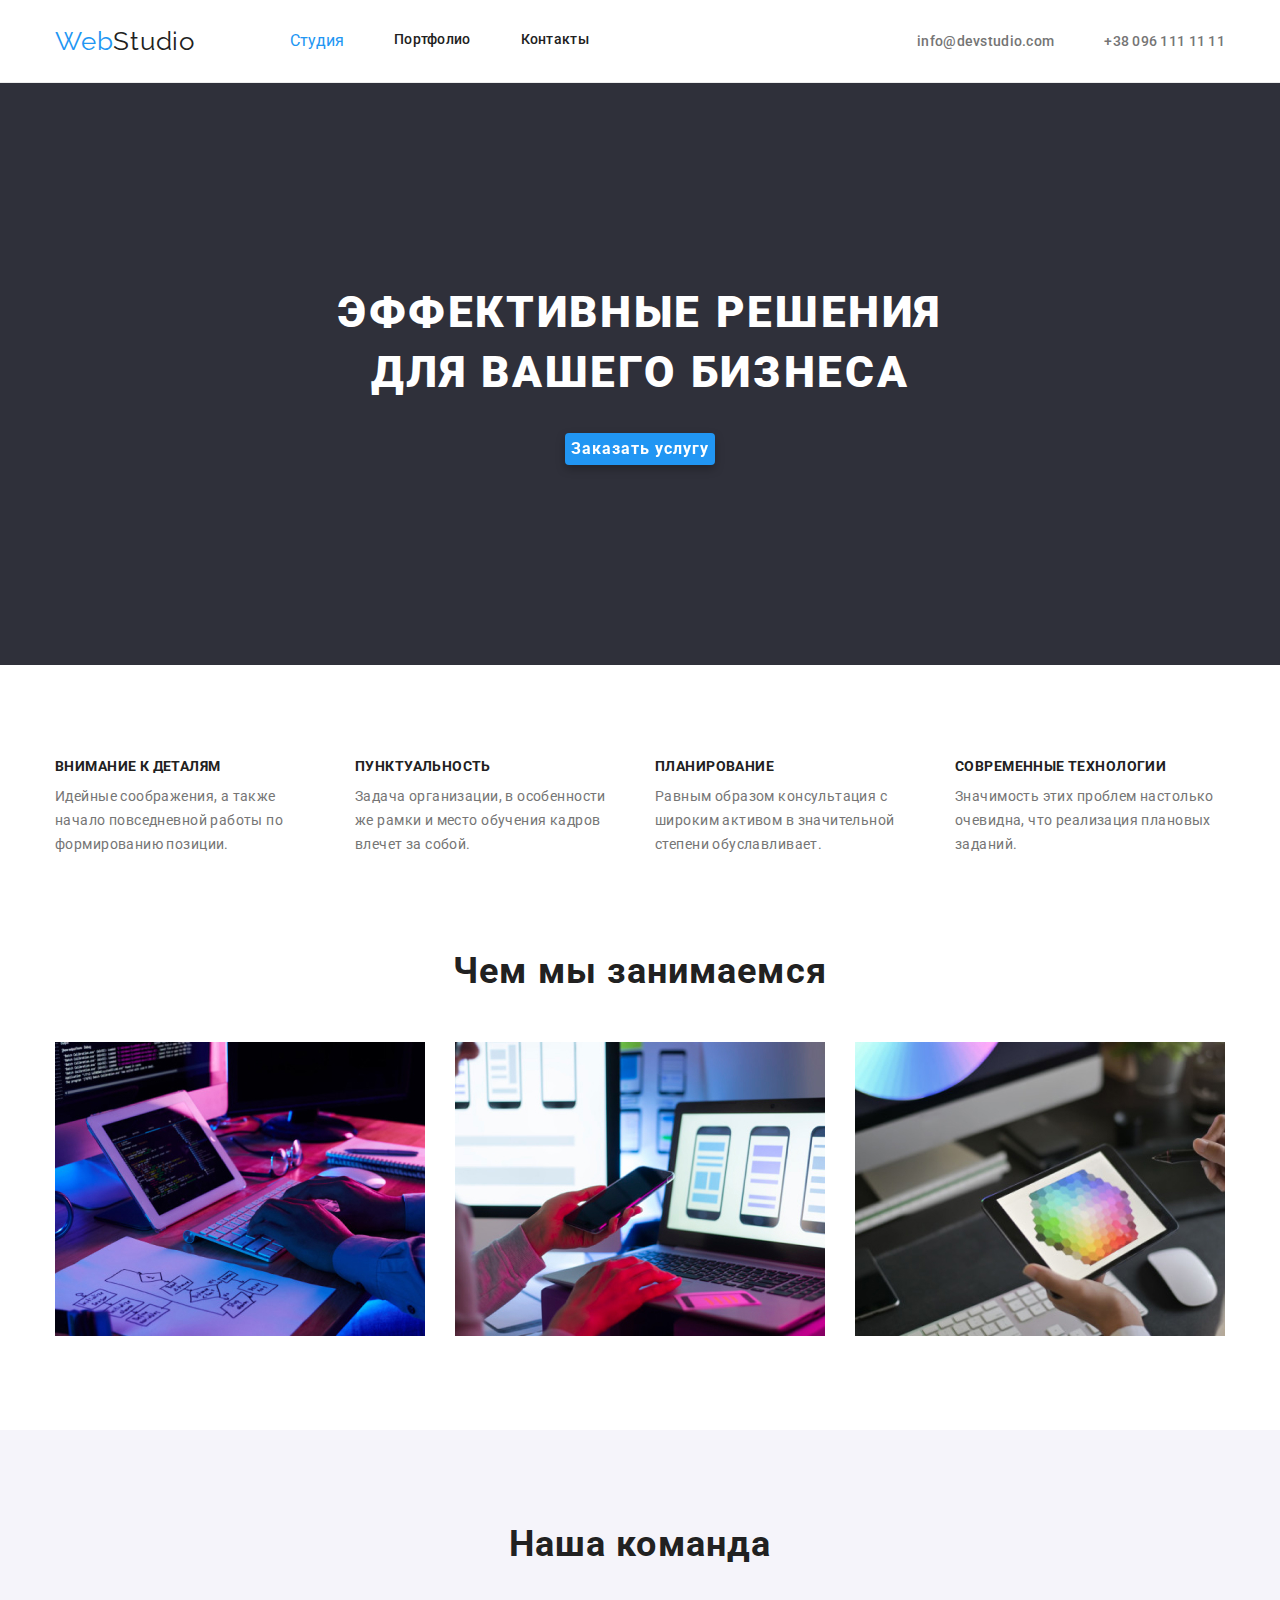
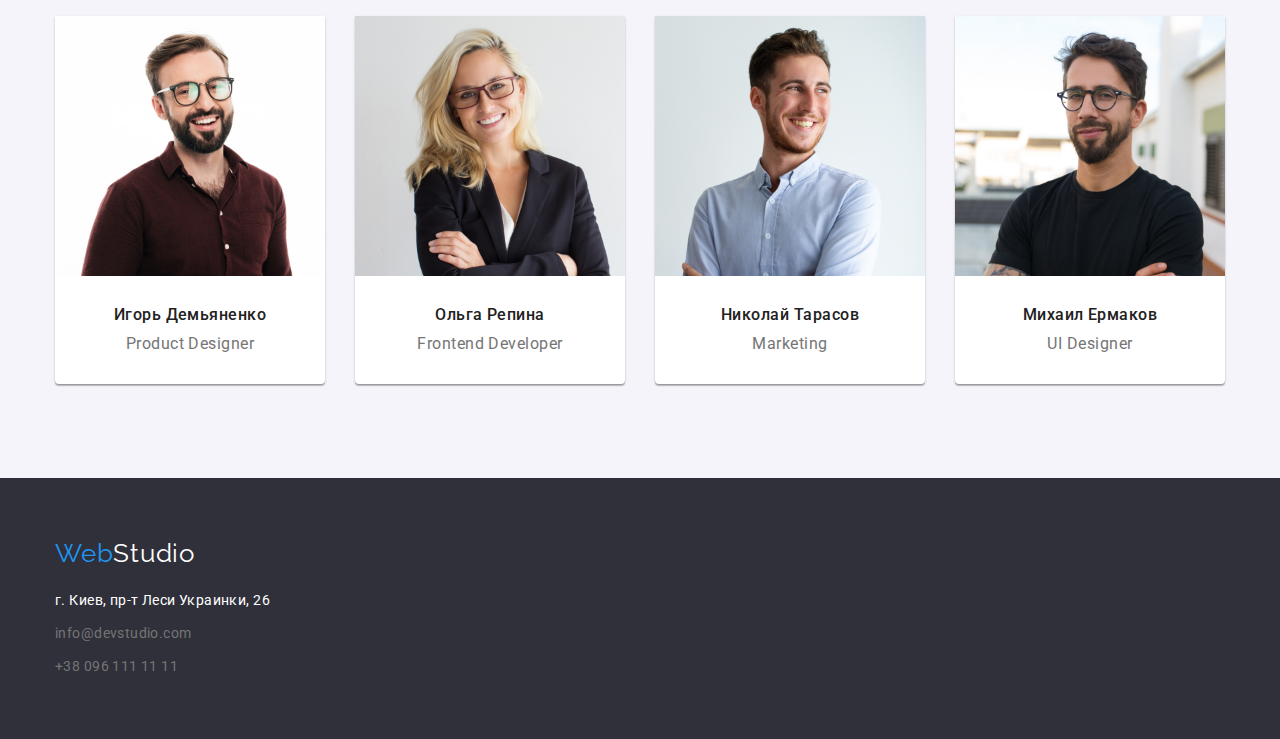
==== index.html @ fd61dd6b "Initial commit" ====
<!DOCTYPE html>
<html lang="ru">
  <head>
    <meta charset="UTF-8" />
    <meta http-equiv="X-UA-Compatible" content="IE=edge" />
    <meta name="viewport" content="width=device-width, initial-scale=1.0" />
    <title>WebStudio</title>
    <link
      href="https://fonts.googleapis.com/css2?family=Raleway:wght@700&family=Roboto:wght@400;500;700;900&display=swap"
      rel="stylesheet"
    />
    <link
      rel="stylesheet"
      href="https://cdnjs.cloudflare.com/ajax/libs/modern-normalize/1.1.0/modern-normalize.min.css"
    />
    <link rel="stylesheet" href="./css/styles.css" />
  </head>
  <body>
    <!-- Шапка -->
    <header class="header">
      <div class="container contacts">
        <nav class="main-nav">
          <a class="logo-header" href="index.html">
            <span class="accent-logo-header">Web</span>Studio</a
          >

          <ul class="nav-list">
            <li class="nav-item">
              <a class="nav-link-current" href="./index.html">Студия</a>
            </li>
            <li class="nav-item">
              <a class="nav-link" href="./portfolio.html">Портфолио</a>
            </li>
            <li class="nav-item">
              <a class="nav-link" href="">Контакты</a>
            </li>
          </ul>
        </nav>

        <ul class="contacts">
          <li class="item">
            <a class="contact" href="mailto:info@devstudio.com"
              >info@devstudio.com</a
            >
          </li>
          <li class="item">
            <a class="contact" href="tel:+380961111111">+38 096 111 11 11</a>
          </li>
        </ul>
      </div>
    </header>
    <!-- mian     -->
    <main>
      <!-- герой -->
      <section class="hero">
        <div class="container">
          <h1 class="hero-title">
            ЭФФЕКТИВНЫЕ РЕШЕНИЯ <br />
            ДЛЯ ВАШЕГО БИЗНЕСА
          </h1>
          <button type="button" class="button">Заказать услугу</button>
        </div>
      </section>

      <!-- Особенности -->
      <section class="section">
        <div class="container">
          <h2 class="qualities visually-hidden"></h2>
          <ul class="list-qualities">
            <li class="item-qualities">
              <h3 class="title-qualities">Внимание к деталям</h3>
              <p class="text-qualities">
                Идейные соображения, а также начало повседневной работы по
                формированию позиции.
              </p>
            </li>
            <li class="item-qualities">
              <h3 class="title-qualities">Пунктуальность</h3>
              <p class="text-qualities">
                Задача организации, в особенности же рамки и место обучения
                кадров влечет за собой.
              </p>
            </li>
            <li class="item-qualities">
              <h3 class="title-qualities">Планирование</h3>
              <p class="text-qualities">
                Равным образом консультация с широким активом в значительной
                степени обуславливает.
              </p>
            </li>
            <li class="item-qualities">
              <h3 class="title-qualities">Современные технологии</h3>
              <p class="text-qualities">
                Значимость этих проблем настолько очевидна, что реализация
                плановых заданий.
              </p>
            </li>
          </ul>
        </div>
      </section>

      <!-- Чем мы занимаемся -->
      <section class="section section-work">
        <div class="container">
          <h2 class="work">Чем мы занимаемся</h2>
          <ul class="work-list">
            <li class="work-item">
              <img
                class="work-image"
                src="images/what-are-we-doing/img.jpg"
                alt="планшет"
                width="370"
                height="294"
              />
            </li>
            <li class="work-item">
              <img
                class="work-image"
                src="images/what-are-we-doing/img1.jpg"
                alt="телефон"
                width="370"
                height="294"
              />
            </li>
            <li class="work-item">
              <img
                class="work-image"
                src="images/what-are-we-doing/img2.jpg"
                alt="маркер"
                width="370"
                height="294"
              />
            </li>
          </ul>
        </div>
      </section>

      <!-- Наша команда -->
      <section class="section team">
        <div class="container">
          <h2 class="title-team">Наша команда</h2>
          <ul class="team-list">
            <li class="team-item">
              <img
                src="images/our-team/product-designer.jpg"
                alt="Product designer"
                width="270"
                height="260"
              />
              <div class="worker">
                <h3 class="name">Игорь Демьяненко</h3>
                <p class="position">Product Designer</p>
              </div>
            </li>

            <li class="team-item">
              <img
                src="images/our-team/frontend-developer.jpg"
                alt="Frontend developer"
                width="270"
                height="260"
              />
              <div class="worker">
                <h3 class="name">Ольга Репина</h3>
                <p class="position">Frontend Developer</p>
              </div>
            </li>

            <li class="team-item">
              <img
                src="images/our-team/marketing.jpg"
                alt="Marketing"
                width="270"
                height="260"
              />
              <div class="worker">
                <h3 class="name">Николай Тарасов</h3>
                <p class="position">Marketing</p>
              </div>
            </li>

            <li class="team-item">
              <img
                src="images/our-team/ul-designer.jpg"
                alt="Ul designer"
                width="270"
                height="260"
              />
              <div class="worker">
                <h3 class="name">Михаил Ермаков</h3>
                <p class="position">UI Designer</p>
              </div>
            </li>
          </ul>
        </div>
      </section>
    </main>

    <!-- footer     -->
    <footer class="footer">
      <div class="container">
        <a class="logo-footer" href="index.html">
          <span class="accent-logo">Web</span
          ><span class="accent-logo-footer">Studio</span></a
        >

        <address class="address">
          <ul class="address-list">
            <li class="address-item">
              <a class="street" href="https://goo.gl/maps/1c6XT1dpDKUksRFN7"
                >г. Киев, пр-т Леси Украинки, 26</a
              >
            </li>
            <li class="address-item">
              <a class="mail" href="mailto:info@devstudio.com"
                >info@devstudio.com</a
              >
            </li>
            <li class="address-item">
              <a class="tel" href="tel:+380961111111">+38 096 111 11 11</a>
            </li>
          </ul>
        </address>
      </div>
    </footer>
  </body>
</html>
---- css/styles.css ----
:root {
  --primary-text-color: #212121;
  --accent-color: #2196f3;
  --hero-footer-bgcolor: #2f303a;
  --white-color: #ffffff;
  --secondary-text-color: #757575;
  --secondary-bgcolor: #f5f4fa;
  --secondary-button-color: #f5f4fa;
}

/* цвет основного текста #212121 */

/* вторичный цвет текста  #757575 */

/* белый цвет  #FFFFFF */

/* акцент #2196F3 */

/* вторичный цвет фона #F5F4FA */

/* цвет герой, футер  #2F303A */

body {
  color: var(--primary-text-color);
  background-color: #fff;
  font-family: Roboto, sans-serif;
}

a {
  text-decoration: none;
}

h1,
h2,
h3,
p {
  margin: 0;
}

ul {
  list-style: none;
  margin: 0;
  padding: 0;
}

button {
  font-family: inherit;
  cursor: pointer;
  border-style: none;
}

/* container */
.container {
  margin-left: auto;
  margin-right: auto;
  width: 1200px;
  padding-left: 15px;
  padding-right: 15px;
}

.container > .contacts {
  align-items: center;
}

/* header */
.header {
  border-bottom: 1px solid #ececec;
}

/* Logo */
.logo-header {
  margin-right: 95px;
  padding-top: 25px;
  padding-bottom: 25px;
  color: var(--primary-text-color);
  font-family: Raleway, cursive;
  font-size: 26px;
  line-height: 1.19;
  letter-spacing: 0.03em;
  text-decoration: none;
  margin-top: 0;
}

.accent-logo-header {
  color: var(--accent-color);
  padding-top: 25px;
  padding-bottom: 25px;
  font-family: Raleway, cursive;
  font-size: 26px;
  line-height: 1.19;
  letter-spacing: 0.03em;
  text-decoration: none;
}

/* Main-nav */
.main-nav {
  display: flex;
  align-items: center;
}

/* Nav */
.nav-list {
  display: flex;
  margin-top: 0;
  margin-bottom: 0;
}

.nav-item:not(:last-child) {
  margin-right: 50px;
}

.nav-link {
  display: block;
  padding-top: 32px;
  padding-bottom: 32px;

  color: var(--primary-text-color);
  font-weight: 500;
  font-size: 14px;
  line-height: 1.14;
  letter-spacing: 0.02em;
  text-decoration: none;
}

.nav-link:hover,
.nav-link:focus {
  color: var(--accent-color);
}

.nav-link-current {
  display: block;
  padding-top: 32px;
  padding-bottom: 32px;

  color: var(--accent-color);
  text-decoration: none;
}

/* Contacts */
.contacts {
  margin-left: auto;
  margin-top: 0;
  margin-bottom: 0;
  display: flex;
}

.contact {
  color: var(--secondary-text-color);
  font-weight: 500;
  font-size: 14px;
  line-height: 1.14;
  letter-spacing: 0.02em;
  text-decoration: none;
}

.contacts .item + .item {
  margin-left: 50px;
}

.contact:hover,
.contact:focus {
  color: var(--accent-color);
}

/* Герой */
.hero {
  background-color: var(--hero-footer-bgcolor);
  text-align: center;
  padding-top: 200px;
  padding-bottom: 200px;
  text-align: center;
}

.hero-title {
  margin-top: 0;
  margin-bottom: 30px;
  color: var(--white-color);
  background-color: var(--hero-footer-bgcolor);
  font-weight: 900;
  font-size: 44px;
  line-height: 1.36;
  letter-spacing: 0.06em;
  text-align: center;
}

.button {
  background-color: var(--accent-color);
  color: var(--white-color);
  font-weight: 700;
  font-size: 16px;
  line-height: 1.87;
  letter-spacing: 0.06em;
  border-radius: 4px;
  align-items: center;
  filter: drop-shadow(0px 4px 4px rgba(0, 0, 0, 0.25));
  text-align: center;
}

.button:hover,
.button:focus {
  color: var(--white-color);
  background-color: #188ce8;
}

.second-button {
  font-weight: 500;
  font-size: 16px;
  line-height: 1.63;
  text-align: center;
  letter-spacing: 0.03em;
  border-radius: 4px;
  color: var(--primary-text-color);
  background-color: var(--secondary-button-color);
}

.second-button:hover,
.second-button:focus {
  color: var(--white-color);
  background-color: #188ce8;
}

/* section */
.section {
  padding-top: 94px;
  padding-bottom: 94px;
}

/* Особенности  */
.list-qualities {
  display: flex;
  padding: 0;
  margin: 0;
}

.item-qualities {
  margin-right: 30px;
  width: 270px;
}

.item-qualities:last-child {
  margin-right: 0;
}

.section.no-padding {
  padding-bottom: 0;
}

.title-qualities {
  margin-top: 0;
  margin-bottom: 10px;
  color: var(--primary-text-color);
  background-color: var(--white-color);
  font-weight: 700;
  font-size: 14px;
  line-height: 1.14;
  letter-spacing: 0.03em;
  text-transform: uppercase;
}

.text-qualities {
  color: var(--secondary-text-color);
  font-size: 14px;
  line-height: 1.71;
  letter-spacing: 0.03em;
  margin-bottom: 0;
}

/* Work */

.section-work {
  padding-top: 0;
}

.work {
  margin-bottom: 50px;
  color: var(--primary-text-color);
  font-weight: 700;
  font-size: 36px;
  line-height: 1.16;
  letter-spacing: 0.03em;
  padding-top: 0;
  text-align: center;
}

.work-list {
  display: flex;
  text-align: center;
  padding: 0;
  margin: 0;
}

.work-item:not(:last-child) {
  margin-right: 30px;
}

/* Section team */
.team {
  background-color: var(--secondary-bgcolor);
  margin-bottom: 0;
}

.title-team {
  margin-top: 0;
  margin-bottom: 50px;
  color: var(--primary-text-color);
  font-weight: 700;
  font-size: 36px;
  line-height: 1.16;
  letter-spacing: 0.03em;
  text-align: center;
}

.team-list {
  display: flex;
  text-align: center;
  padding-left: 0;
  padding: 0;
  margin: 0;
}

.team-item {
  margin-right: 30px;
  background: #ffffff;
  box-shadow: 0px 1px 3px rgba(0, 0, 0, 0.12), 0px 1px 1px rgba(0, 0, 0, 0.14),
    0px 2px 1px rgba(0, 0, 0, 0.2);
  border-radius: 0px 0px 4px 4px;
}

.team-item:last-child {
  margin-right: 0;
}

.name {
  margin-top: 0;
  margin-bottom: 10px;
  color: var(--primary-text-color);
  font-weight: 500;
  font-size: 16px;
  line-height: 1.18;
  text-align: center;
  letter-spacing: 0.03em;
}

.position {
  color: var(--secondary-text-color);
  font-size: 16px;
  line-height: 1.18;
  text-align: center;
  letter-spacing: 0.03em;
  text-align: center;
}

.worker {
  padding-top: 30px;
  padding-bottom: 30px;
}

/* навигация по сайту */
.visually-hidden {
  position: absolute;
  width: 1px;
  height: 1px;
  margin: -1px;
  border: 0;
  padding: 0;
  white-space: nowrap;
  clip-path: inset(100%);
  clip: rect(0 0 0 0);
  overflow: hidden;
}

.works-main {
  background-color: #e5e5e5;
}

.works-section-list {
  display: flex;
  justify-content: center;
  margin-bottom: 50px;
}

.item-works:not(:last-child) {
  margin-right: 8px;
}

.description {
  margin-bottom: 4px;
  color: var(--primary-text-color);
  font-weight: 700;
  font-size: 18px;
  line-height: 2;
  letter-spacing: 0.06em;
}

.text {
  color: var(--secondary-text-color);
  font-size: 16px;
  line-height: 1.88;
  letter-spacing: 0.03em;
}

.card-set {
  padding: 0;
  margin: 0;
  margin-right: -30px;
  margin-bottom: -30px;
  list-style: none;
  display: flex;
  flex-wrap: wrap;
}

.card-set.item {
  margin-right: 30px;
  margin-bottom: 30px;
  flex-basis: calc(100% / 3 - 30px);
}

.card-description {
  padding-top: 20px;
  padding-bottom: 20px;
  padding-left: 24px;
  padding-right: 24px;
  border-left: 1px solid #eeeeee;
  border-bottom: 1px solid #eeeeee;
  border-right: 1px solid #eeeeee;
}

img {
  display: block;
}

/* Footer */
.address {
  margin-top: 20px;
}

.footer {
  background-color: var(--hero-footer-bgcolor);
  padding-top: 60px;
  padding-bottom: 60px;
}

.logo-footer {
  color: var(--accent-color);
  font-family: Raleway, cursive;
  font-size: 26px;
  line-height: 1.19;
  letter-spacing: 0.03em;
  text-decoration: none;
  margin-top: 0;
}

.accent-logo-footer {
  color: var(--white-color);
  text-decoration: none;
}

.address-list {
  padding-left: 0;
  margin-bottom: 0;
}

.address-item:not(:last-child) {
  margin-bottom: 9px;
}

.street {
  color: var(--white-color);
  text-decoration: none;
  font-size: 14px;
  line-height: 1.71;
  letter-spacing: 0.03em;
  font-style: normal;
}

.mail,
.tel {
  color: var(--secondary-text-color);
  text-decoration: none;
  font-size: 14px;
  line-height: 1.71;
  letter-spacing: 0.03em;
  font-style: normal;
}

.mail:hover,
.tel:hover {
  color: var(--accent-color);
}

.mail:focus,
.tel:focus {
  color: var(--accent-color);
}
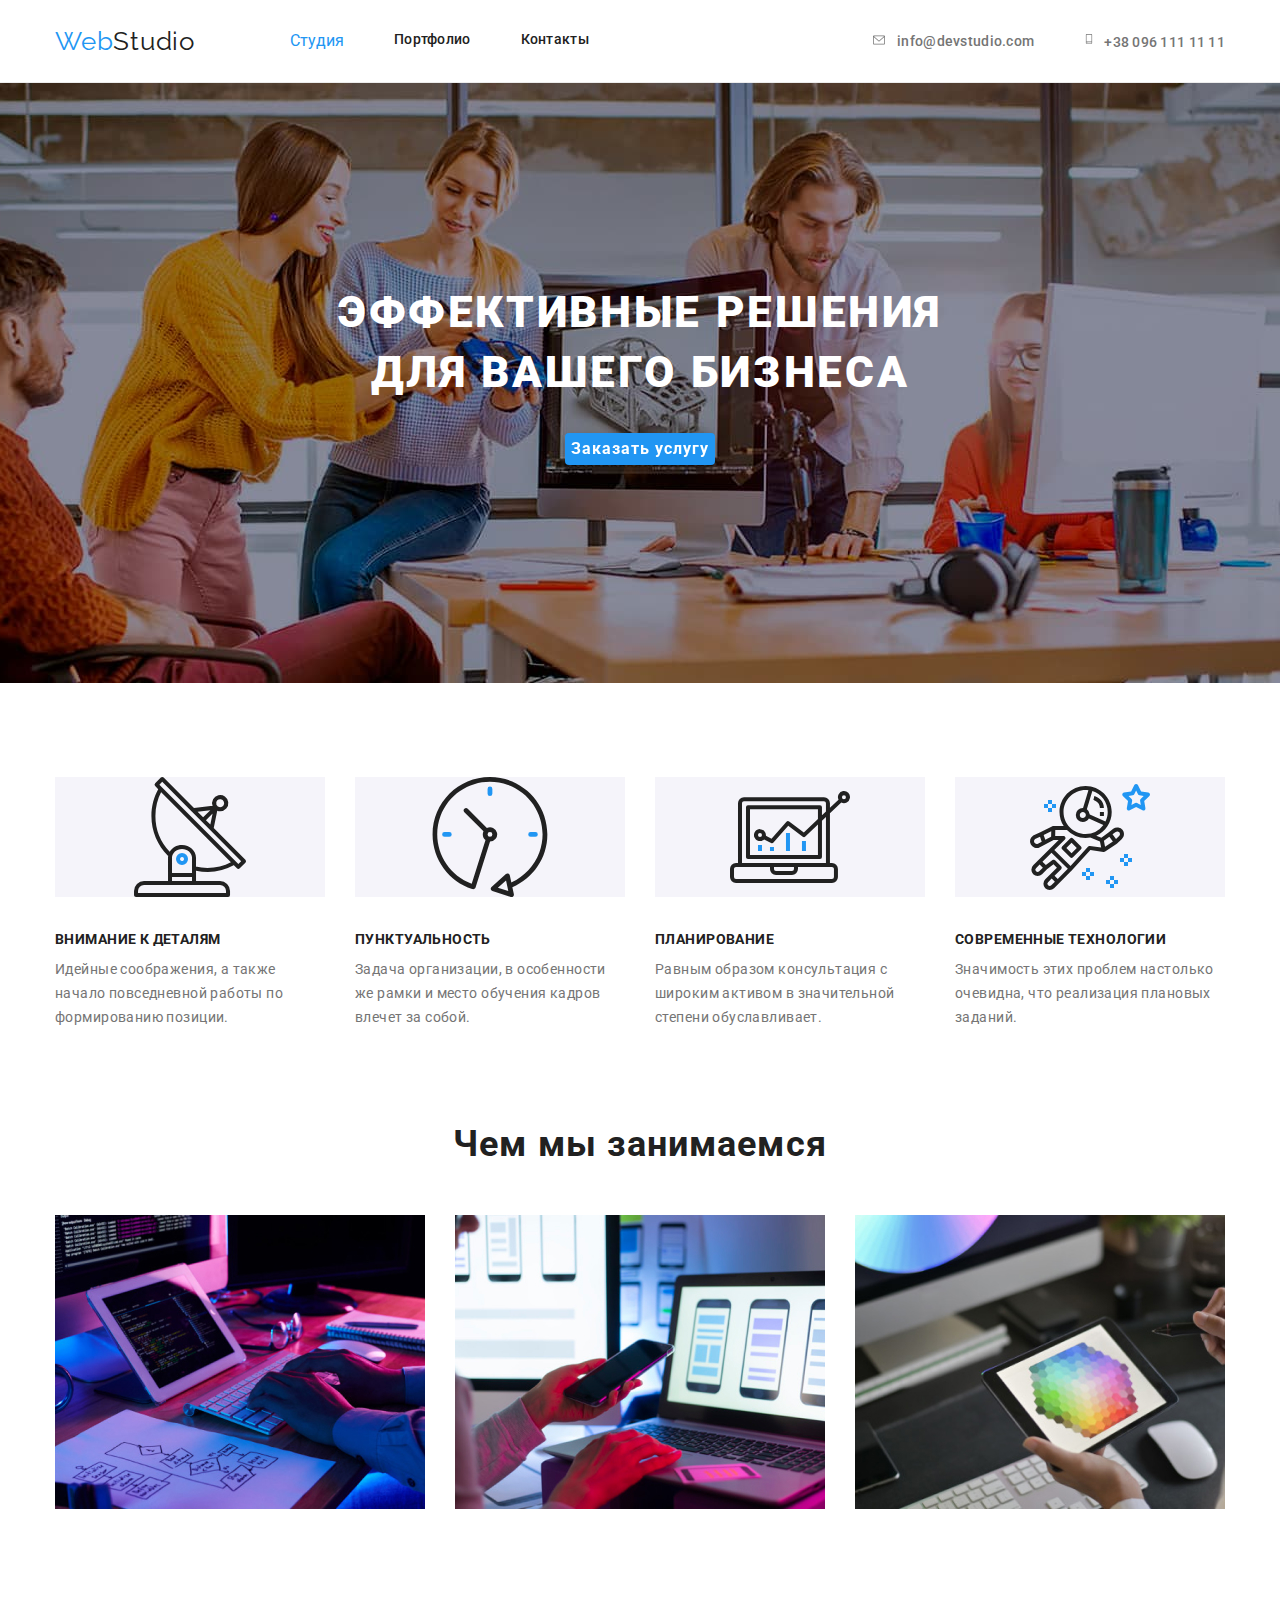
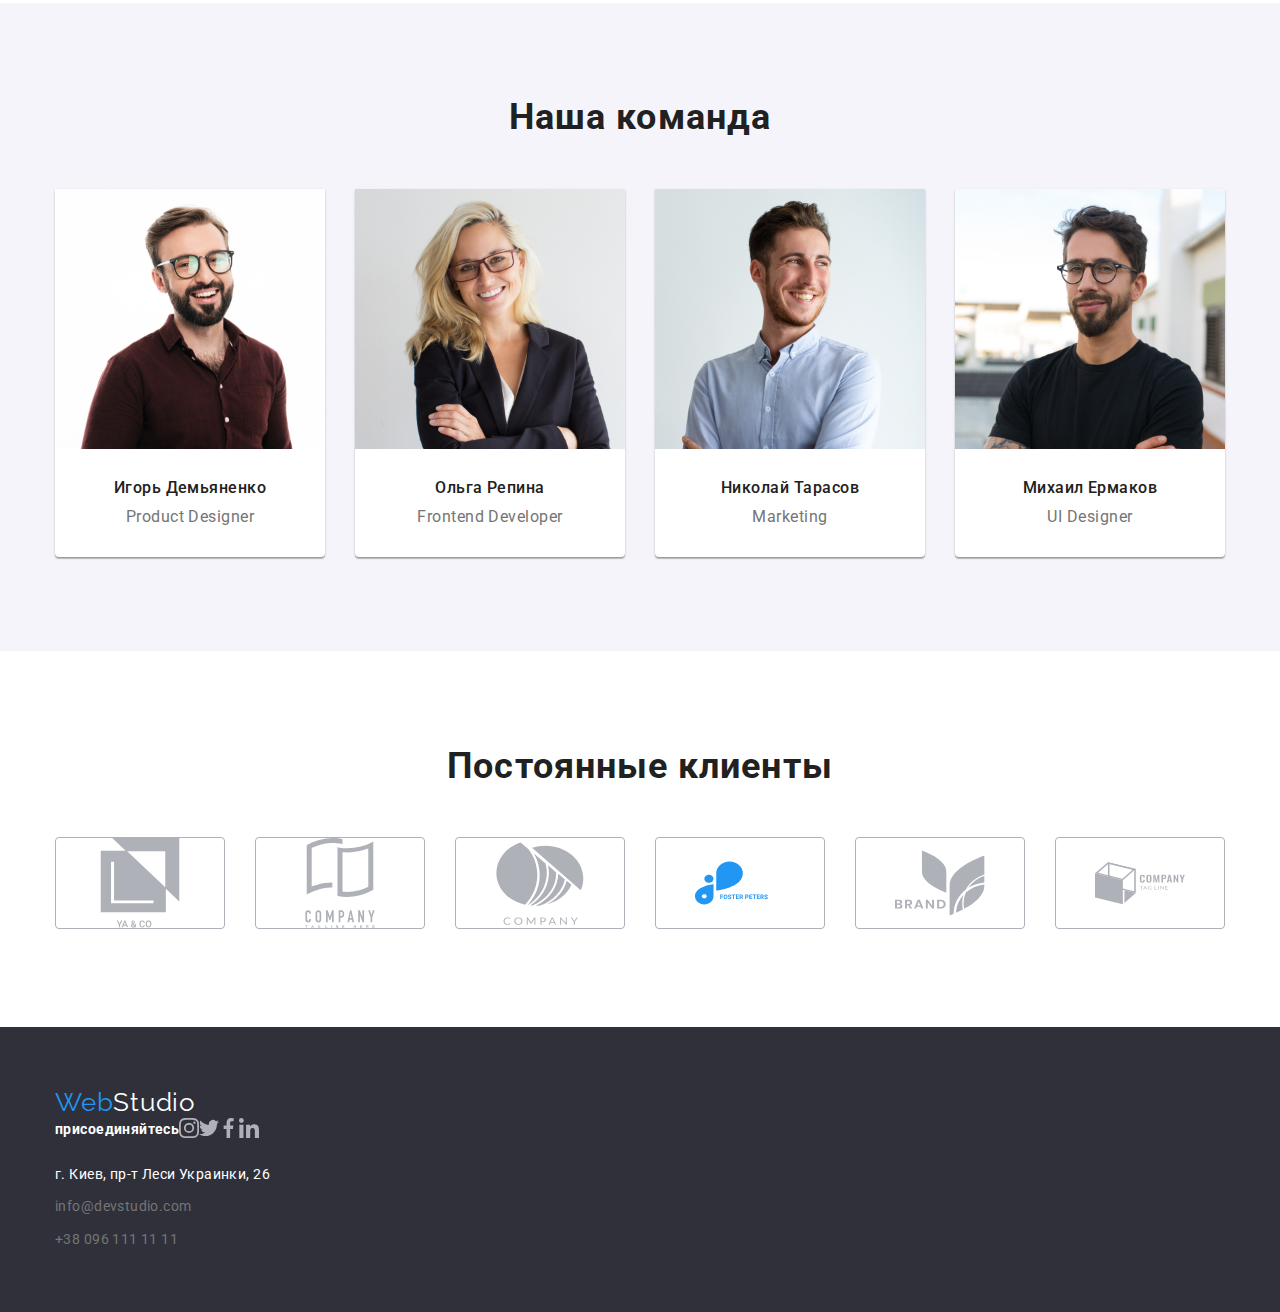
==== commit d108b80f: "/" ====
--- a/index.html
+++ b/index.html
@@ -40,11 +40,20 @@
         <ul class="contacts">
           <li class="item">
             <a class="contact" href="mailto:info@devstudio.com"
+              ><svg class="header-icon" width="16" height="12">
+                <use href="./images/icons.svg#icon-envelope"></use></svg
               >info@devstudio.com</a
             >
           </li>
           <li class="item">
-            <a class="contact" href="tel:+380961111111">+38 096 111 11 11</a>
+            <a class="contact" href="tel:+380961111111">
+              <svg class="header-icon" width="10" height="16">
+                <use
+                  href="./images/icons.svg#icon-smartphone"
+                  class="tel-icon"
+                ></use></svg
+              >+38 096 111 11 11</a
+            >
           </li>
         </ul>
       </div>
@@ -68,13 +77,28 @@
           <h2 class="qualities visually-hidden"></h2>
           <ul class="list-qualities">
             <li class="item-qualities">
+              <div>
+                <svg class="qualities-background">
+                  <use
+                    class="qualities-icon"
+                    href="./images/icons.svg#icon-antenna"
+                  ></use>
+                </svg>
+              </div>
               <h3 class="title-qualities">Внимание к деталям</h3>
               <p class="text-qualities">
                 Идейные соображения, а также начало повседневной работы по
                 формированию позиции.
               </p>
             </li>
+
             <li class="item-qualities">
+              <svg class="qualities-background">
+                <use
+                  class="qualities-icon"
+                  href="./images/icons.svg#icon-clock"
+                ></use>
+              </svg>
               <h3 class="title-qualities">Пунктуальность</h3>
               <p class="text-qualities">
                 Задача организации, в особенности же рамки и место обучения
@@ -82,6 +106,12 @@
               </p>
             </li>
             <li class="item-qualities">
+              <svg class="qualities-background">
+                <use
+                  class="qualities-icon"
+                  href="./images/icons.svg#icon-diagram"
+                ></use>
+              </svg>
               <h3 class="title-qualities">Планирование</h3>
               <p class="text-qualities">
                 Равным образом консультация с широким активом в значительной
@@ -89,6 +119,12 @@
               </p>
             </li>
             <li class="item-qualities">
+              <svg class="qualities-background">
+                <use
+                  class="qualities-icon"
+                  href="./images/icons.svg#icon-astronaut"
+                ></use>
+              </svg>
               <h3 class="title-qualities">Современные технологии</h3>
               <p class="text-qualities">
                 Значимость этих проблем настолько очевидна, что реализация
@@ -190,6 +226,45 @@
                 <h3 class="name">Михаил Ермаков</h3>
                 <p class="position">UI Designer</p>
               </div>
+            </li>
+          </ul>
+        </div>
+      </section>
+
+      <!-- Постоянные клиенты  -->
+      <section class="section">
+        <div class="container">
+          <h2 class="title-clients">Постоянные клиенты</h2>
+          <ul class="clients-list">
+            <li class="clients-item">
+              <svg class="group-icon">
+                <use href="./images/icons.svg#icon-group-6"></use>
+              </svg>
+            </li>
+            <li class="clients-item">
+              <svg class="group-icon">
+                <use href="./images/icons.svg#icon-group-1"></use>
+              </svg>
+            </li>
+            <li class="clients-item">
+              <svg class="group-icon">
+                <use href="./images/icons.svg#icon-group-2"></use>
+              </svg>
+            </li>
+            <li class="clients-item">
+              <svg class="group-icon">
+                <use href="./images/icons.svg#icon-group-3"></use>
+              </svg>
+            </li>
+            <li class="clients-item">
+              <svg class="group-icon">
+                <use href="./images/icons.svg#icon-group-4"></use>
+              </svg>
+            </li>
+            <li class="clients-item">
+              <svg class="group-icon">
+                <use href="./images/icons.svg#icon-group-5"></use>
+              </svg>
             </li>
           </ul>
         </div>
@@ -204,6 +279,32 @@
           ><span class="accent-logo-footer">Studio</span></a
         >
 
+        <div class="join">
+          <p class="join-text">присоединяйтесь</p>
+          <ul class="join-list">
+            <li class="join-item">
+              <svg width="20" height="20">
+                <use href="./images/icons.svg#icon-instagram"></use>
+              </svg>
+            </li>
+            <li class="join-item">
+              <svg width="20" height="20">
+                <use href="./images/icons.svg#icon-twitter"></use>
+              </svg>
+            </li>
+            <li class="join-item">
+              <svg width="20" height="20">
+                <use href="./images/icons.svg#icon-facebook"></use>
+              </svg>
+            </li>
+            <li class="join-item">
+              <svg width="20" height="20">
+                <use href="./images/icons.svg#icon-linkedin"></use>
+              </svg>
+            </li>
+          </ul>
+        </div>
+
         <address class="address">
           <ul class="address-list">
             <li class="address-item">
--- a/css/styles.css
+++ b/css/styles.css
@@ -8,18 +8,6 @@
   --secondary-button-color: #f5f4fa;
 }
 
-/* цвет основного текста #212121 */
-
-/* вторичный цвет текста  #757575 */
-
-/* белый цвет  #FFFFFF */
-
-/* акцент #2196F3 */
-
-/* вторичный цвет фона #F5F4FA */
-
-/* цвет герой, футер  #2F303A */
-
 body {
   color: var(--primary-text-color);
   background-color: #fff;
@@ -153,6 +141,10 @@
   text-decoration: none;
 }
 
+.header-icon {
+  margin-right: 10px;
+}
+
 .contacts .item + .item {
   margin-left: 50px;
 }
@@ -164,18 +156,25 @@
 
 /* Герой */
 .hero {
+  max-width: 1600px;
+  height: 600px;
   background-color: var(--hero-footer-bgcolor);
   text-align: center;
   padding-top: 200px;
   padding-bottom: 200px;
-  text-align: center;
+  margin-left: auto;
+  margin-right: auto;
+  text-align: center;
+  background-image: url('../images/main-background.jpg');
+  background-repeat: no-repeat;
+  background-size: cover;
+  background-position: center;
 }
 
 .hero-title {
   margin-top: 0;
   margin-bottom: 30px;
   color: var(--white-color);
-  background-color: var(--hero-footer-bgcolor);
   font-weight: 900;
   font-size: 44px;
   line-height: 1.36;
@@ -241,12 +240,23 @@
   margin-right: 0;
 }
 
+.qualities-background {
+  background-color: var(--secondary-bgcolor);
+  width: 270px;
+  height: 120px;
+}
+
+.qualities-icon {
+  width: 70px;
+  height: 70px;
+}
+
 .section.no-padding {
   padding-bottom: 0;
 }
 
 .title-qualities {
-  margin-top: 0;
+  margin-top: 30px;
   margin-bottom: 10px;
   color: var(--primary-text-color);
   background-color: var(--white-color);
@@ -353,6 +363,40 @@
 .worker {
   padding-top: 30px;
   padding-bottom: 30px;
+}
+
+/* Постоянные клиенты */
+.title-clients {
+  margin-bottom: 50px;
+  font-weight: 700;
+  font-size: 36px;
+  line-height: 42px;
+  text-align: center;
+  letter-spacing: 0.03em;
+  color: var(--primary-text-color);
+}
+
+.clients-list {
+  display: flex;
+  text-align: center;
+  padding-left: 0;
+  padding: 0;
+  margin: 0;
+}
+
+.clients-item {
+  margin-right: 30px;
+}
+
+.clients-item:last-child {
+  margin-right: 0;
+}
+
+.group-icon {
+  width: 170px;
+  height: 92px;
+  border: 1px solid #afb1b8;
+  border-radius: 4px;
 }
 
 /* навигация по сайту */
@@ -455,6 +499,26 @@
   text-decoration: none;
 }
 
+.join {
+  margin-right: 70px;
+  display: flex;
+  align-items: center;
+}
+
+.join-list {
+  display: flex;
+  margin-right: 70px
+}
+
+.join-text {
+  font-weight: 700;
+  font-size: 14px;
+  line-height: 1.14;
+  letter-spacing: 0.03em;
+  color: var(--white-color);
+}
+
+
 .address-list {
   padding-left: 0;
   margin-bottom: 0;
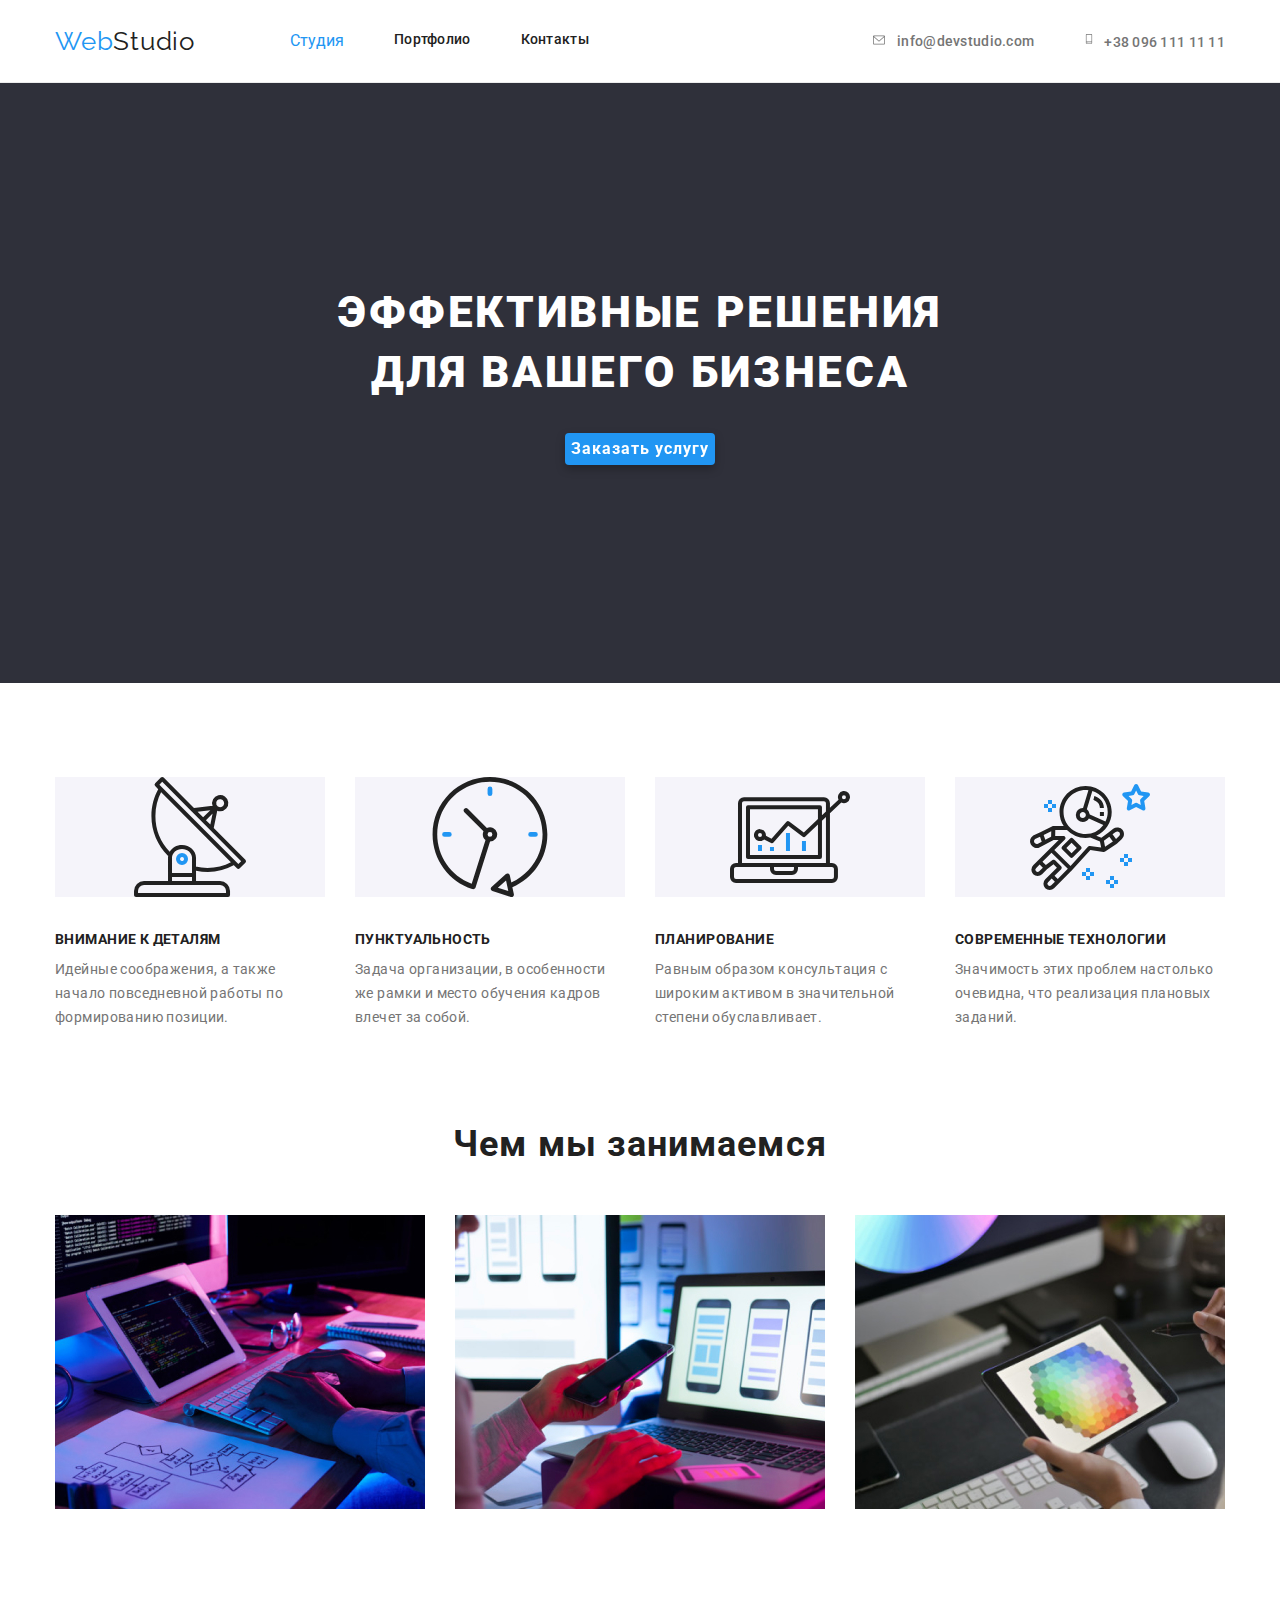
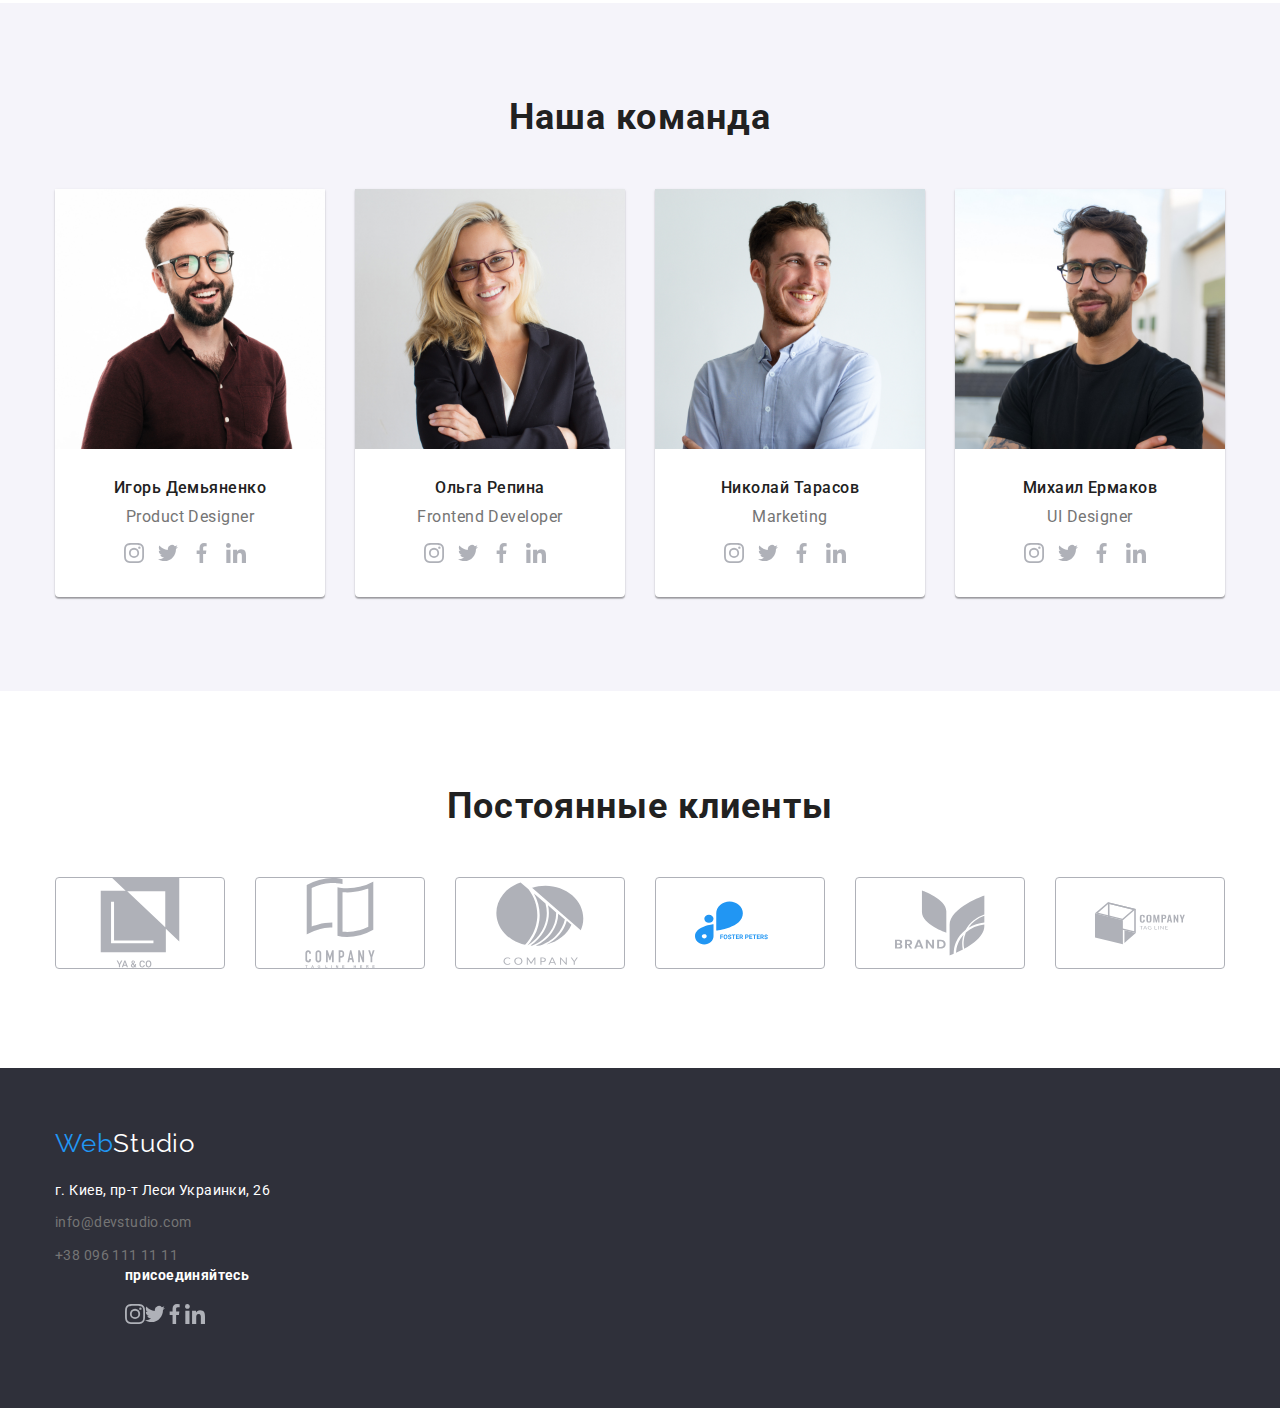
==== commit 933b6b9d: "." ====
--- a/index.html
+++ b/index.html
@@ -175,6 +175,7 @@
       <section class="section team">
         <div class="container">
           <h2 class="title-team">Наша команда</h2>
+
           <ul class="team-list">
             <li class="team-item">
               <img
@@ -186,6 +187,26 @@
               <div class="worker">
                 <h3 class="name">Игорь Демьяненко</h3>
                 <p class="position">Product Designer</p>
+                <a class="social-icon" href="">
+                  <svg class="socials-icon" width="20" height="20">
+                    <use href="./images/icons.svg#icon-instagram"></use>
+                  </svg>
+                </a>
+                <a href="">
+                  <svg class="socials-icon" width="20" height="20">
+                    <use href="./images/icons.svg#icon-twitter"></use>
+                  </svg>
+                </a>
+                <a href="">
+                  <svg class="socials-icon" width="20" height="20">
+                    <use href="./images/icons.svg#icon-facebook"></use>
+                  </svg>
+                </a>
+                <a href="">
+                  <svg class="socials-icon" width="20" height="20">
+                    <use href="./images/icons.svg#icon-linkedin"></use>
+                  </svg>
+                </a>
               </div>
             </li>
 
@@ -199,6 +220,26 @@
               <div class="worker">
                 <h3 class="name">Ольга Репина</h3>
                 <p class="position">Frontend Developer</p>
+                <a href="">
+                  <svg class="socials-icon" width="20" height="20">
+                    <use href="./images/icons.svg#icon-instagram"></use>
+                  </svg>
+                </a>
+                <a href="">
+                  <svg class="socials-icon" width="20" height="20">
+                    <use href="./images/icons.svg#icon-twitter"></use>
+                  </svg>
+                </a>
+                <a href="">
+                  <svg class="socials-icon" width="20" height="20">
+                    <use href="./images/icons.svg#icon-facebook"></use>
+                  </svg>
+                </a>
+                <a href="">
+                  <svg class="socials-icon" width="20" height="20">
+                    <use href="./images/icons.svg#icon-linkedin"></use>
+                  </svg>
+                </a>
               </div>
             </li>
 
@@ -212,6 +253,26 @@
               <div class="worker">
                 <h3 class="name">Николай Тарасов</h3>
                 <p class="position">Marketing</p>
+                <a href="">
+                  <svg class="socials-icon" width="20" height="20">
+                    <use href="./images/icons.svg#icon-instagram"></use>
+                  </svg>
+                </a>
+                <a href="">
+                  <svg class="socials-icon" width="20" height="20">
+                    <use href="./images/icons.svg#icon-twitter"></use>
+                  </svg>
+                </a>
+                <a href="">
+                  <svg class="socials-icon" width="20" height="20">
+                    <use href="./images/icons.svg#icon-facebook"></use>
+                  </svg>
+                </a>
+                <a href="">
+                  <svg class="socials-icon" width="20" height="20">
+                    <use href="./images/icons.svg#icon-linkedin"></use>
+                  </svg>
+                </a>
               </div>
             </li>
 
@@ -225,6 +286,26 @@
               <div class="worker">
                 <h3 class="name">Михаил Ермаков</h3>
                 <p class="position">UI Designer</p>
+                <a href="">
+                  <svg class="socials-icon" width="20" height="20">
+                    <use href="./images/icons.svg#icon-instagram"></use>
+                  </svg>
+                </a>
+                <a href="">
+                  <svg class="socials-icon" width="20" height="20">
+                    <use href="./images/icons.svg#icon-twitter"></use>
+                  </svg>
+                </a>
+                <a href="">
+                  <svg class="socials-icon" width="20" height="20">
+                    <use href="./images/icons.svg#icon-facebook"></use>
+                  </svg>
+                </a>
+                <a href="">
+                  <svg class="socials-icon" width="20" height="20">
+                    <use href="./images/icons.svg#icon-linkedin"></use>
+                  </svg>
+                </a>
               </div>
             </li>
           </ul>
@@ -279,6 +360,24 @@
           ><span class="accent-logo-footer">Studio</span></a
         >
 
+        <address class="address">
+          <ul class="address-list">
+            <li class="address-item">
+              <a class="street" href="https://goo.gl/maps/1c6XT1dpDKUksRFN7"
+                >г. Киев, пр-т Леси Украинки, 26</a
+              >
+            </li>
+            <li class="address-item">
+              <a class="mail" href="mailto:info@devstudio.com"
+                >info@devstudio.com</a
+              >
+            </li>
+            <li class="address-item">
+              <a class="tel" href="tel:+380961111111">+38 096 111 11 11</a>
+            </li>
+          </ul>
+        </address>
+
         <div class="join">
           <p class="join-text">присоединяйтесь</p>
           <ul class="join-list">
@@ -304,24 +403,6 @@
             </li>
           </ul>
         </div>
-
-        <address class="address">
-          <ul class="address-list">
-            <li class="address-item">
-              <a class="street" href="https://goo.gl/maps/1c6XT1dpDKUksRFN7"
-                >г. Киев, пр-т Леси Украинки, 26</a
-              >
-            </li>
-            <li class="address-item">
-              <a class="mail" href="mailto:info@devstudio.com"
-                >info@devstudio.com</a
-              >
-            </li>
-            <li class="address-item">
-              <a class="tel" href="tel:+380961111111">+38 096 111 11 11</a>
-            </li>
-          </ul>
-        </address>
       </div>
     </footer>
   </body>
--- a/css/styles.css
+++ b/css/styles.css
@@ -145,6 +145,10 @@
   margin-right: 10px;
 }
 
+.header-icon:hover {
+  fill: var(--accent-color);
+}
+
 .contacts .item + .item {
   margin-left: 50px;
 }
@@ -165,7 +169,10 @@
   margin-left: auto;
   margin-right: auto;
   text-align: center;
-  background-image: url('../images/main-background.jpg');
+  background-image: linear-gradient(
+    rgba(47, 48, 58, 0.4) rgba(47, 48, 58, 0.4),
+    url('../images/main-background.jpg')
+  );
   background-repeat: no-repeat;
   background-size: cover;
   background-position: center;
@@ -363,6 +370,18 @@
 .worker {
   padding-top: 30px;
   padding-bottom: 30px;
+}
+
+.socials-icon {
+  margin-top: 16px;
+  margin-right: 10px;
+}
+
+.social-icon:hover {
+  background-color: #188ce8;
+  border-radius: 50px;
+  width: 40px;
+  height: 40px;
 }
 
 /* Постоянные клиенты */
@@ -457,6 +476,11 @@
   margin-right: 30px;
   margin-bottom: 30px;
   flex-basis: calc(100% / 3 - 30px);
+}
+
+.card-set.item:hover {
+  box-shadow: 0px 1px 1px rgba(0, 0, 0, 0.12), 0px 4px 4px rgba(0, 0, 0, 0.06),
+    1px 4px 6px rgba(0, 0, 0, 0.16);
 }
 
 .card-description {
@@ -499,18 +523,20 @@
   text-decoration: none;
 }
 
+/* присоединяйтесь */
 .join {
-  margin-right: 70px;
-  display: flex;
+  width: 206px;
+  height: 80px;
+  margin-left: 70px;
   align-items: center;
 }
 
 .join-list {
   display: flex;
-  margin-right: 70px
 }
 
 .join-text {
+  margin-bottom: 20px;
   font-weight: 700;
   font-size: 14px;
   line-height: 1.14;
@@ -518,7 +544,7 @@
   color: var(--white-color);
 }
 
-
+/* Адресс */
 .address-list {
   padding-left: 0;
   margin-bottom: 0;
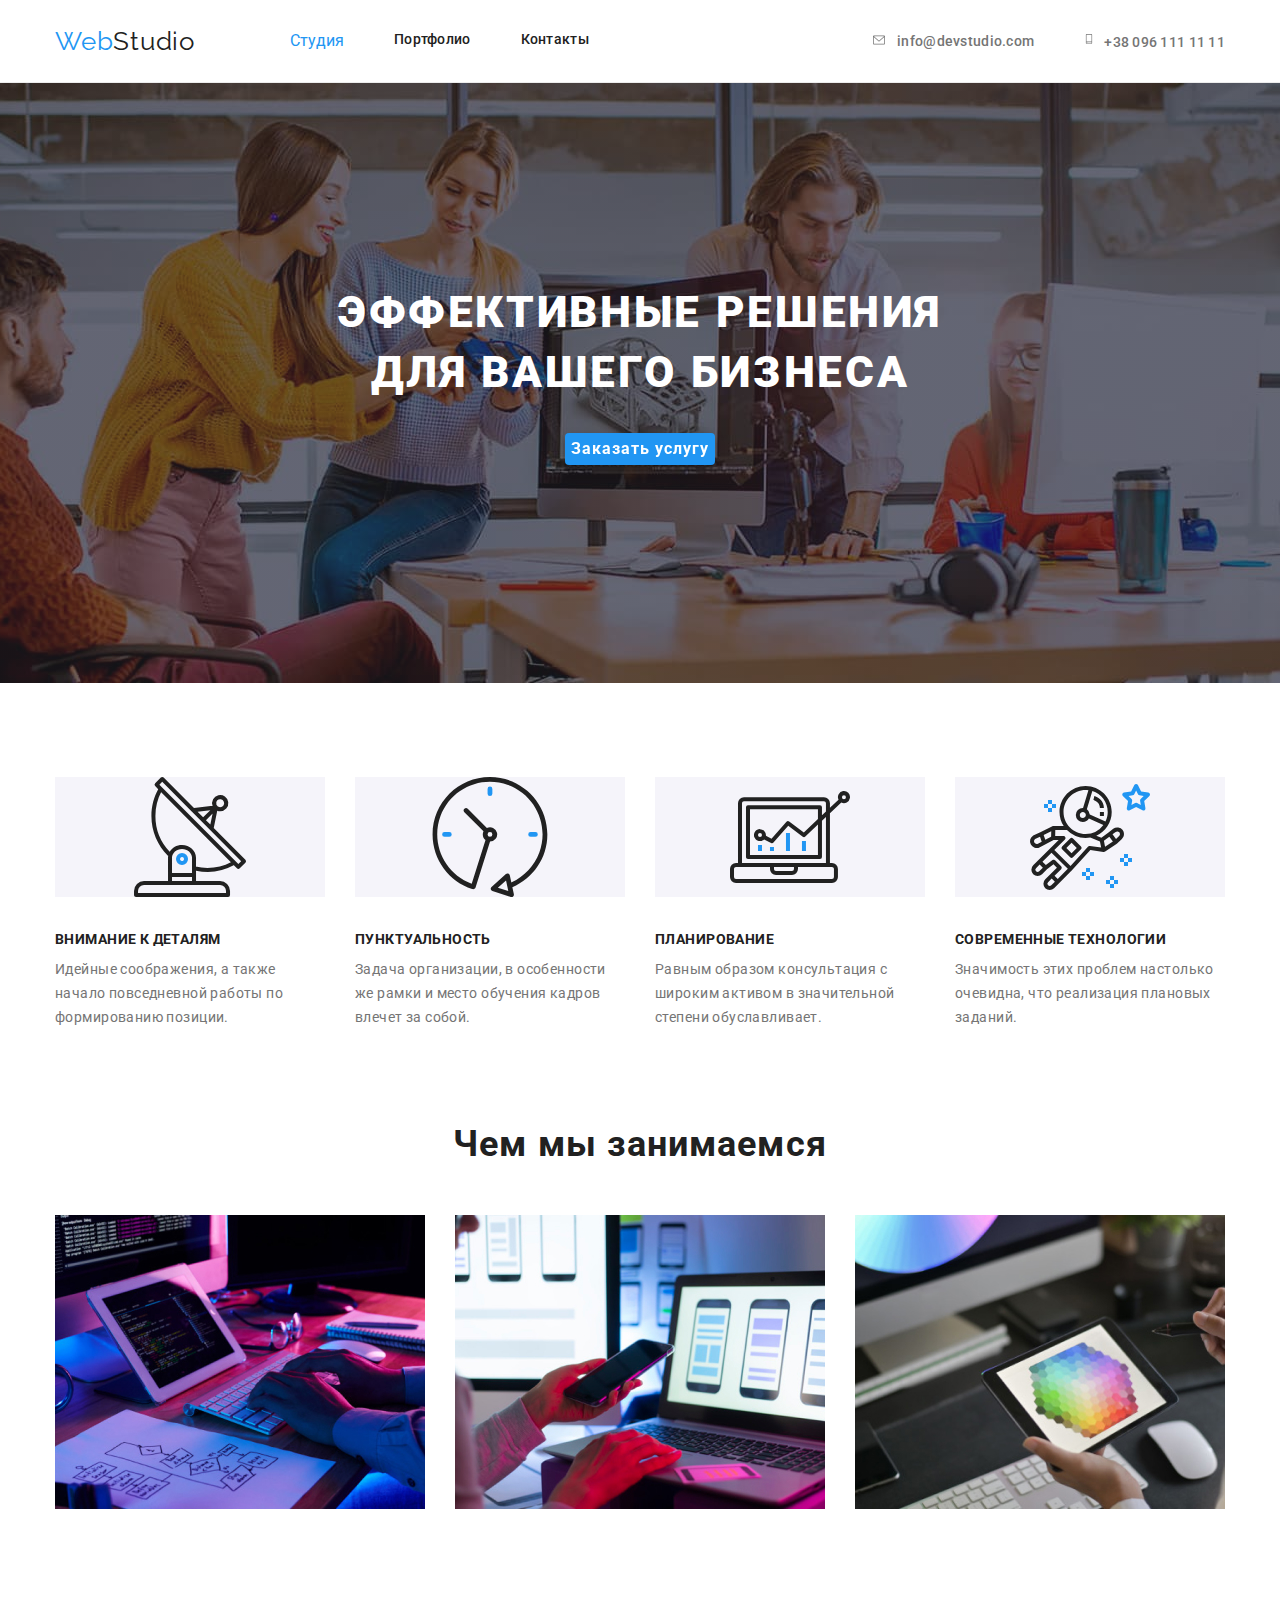
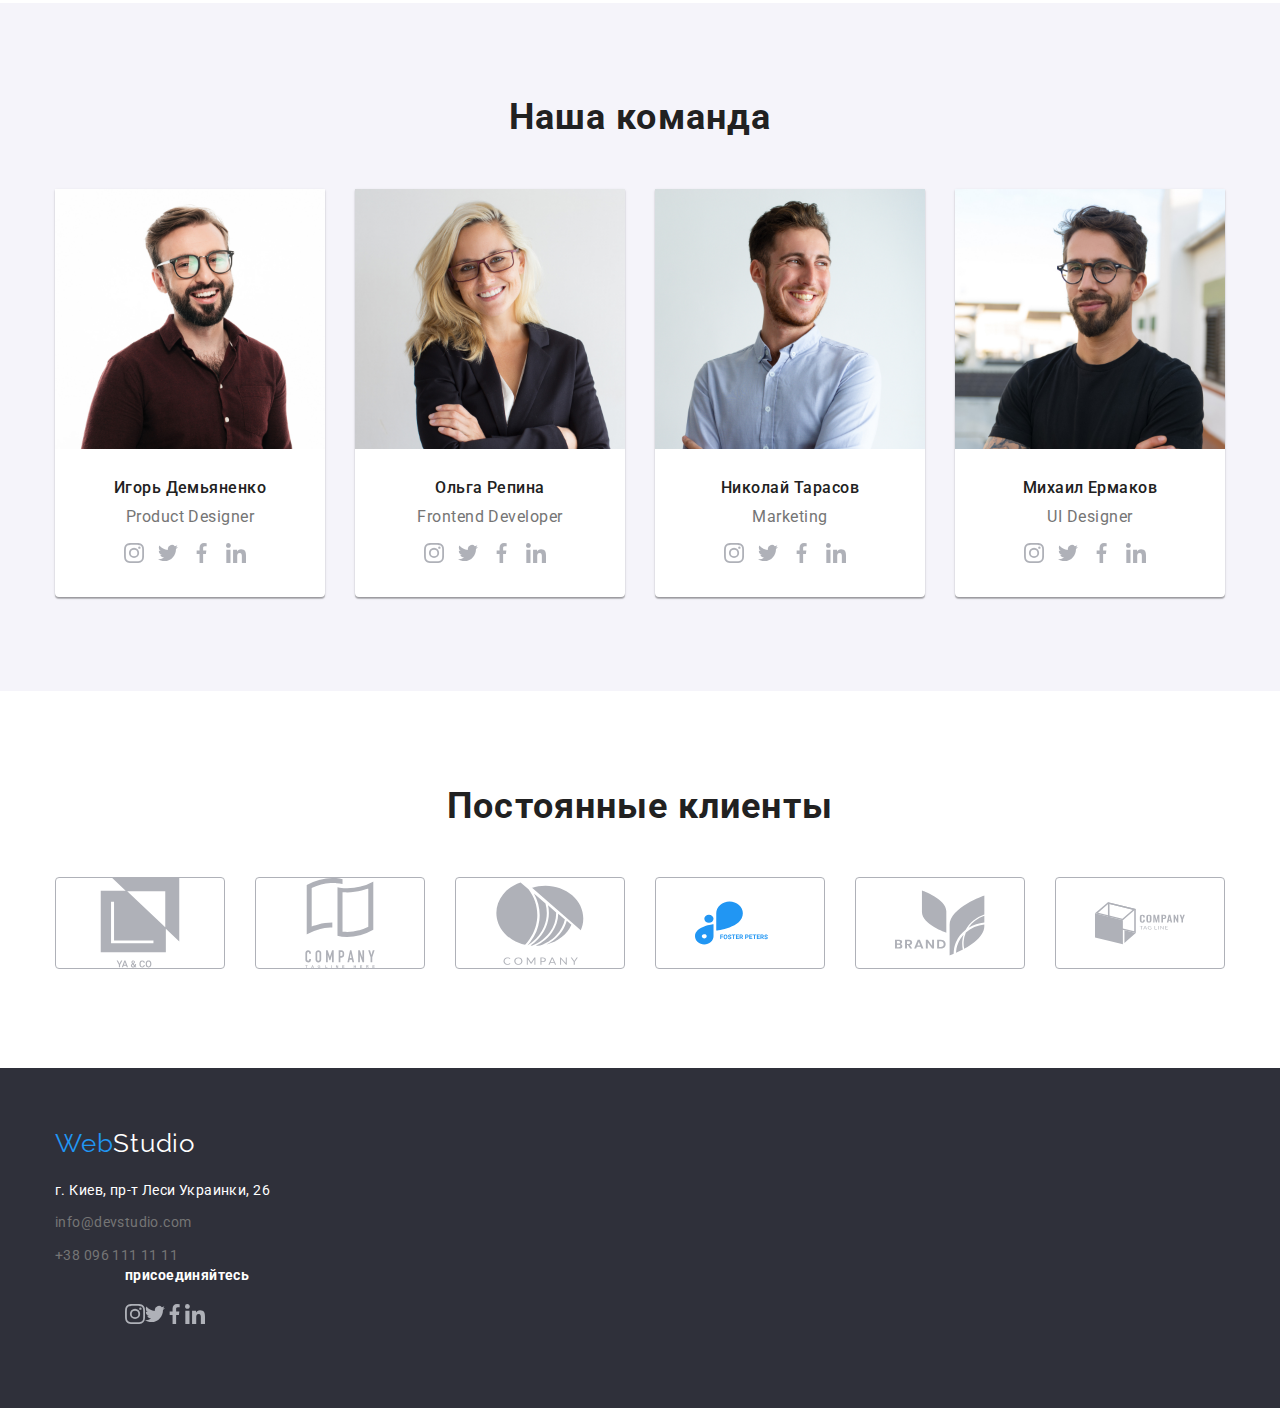
==== commit af1146fa: "добавил тень в бэкграунд имедж" ====
--- a/index.html
+++ b/index.html
@@ -301,7 +301,7 @@
                     <use href="./images/icons.svg#icon-facebook"></use>
                   </svg>
                 </a>
-                <a href="">
+                <a class="socials-hover" href="">
                   <svg class="socials-icon" width="20" height="20">
                     <use href="./images/icons.svg#icon-linkedin"></use>
                   </svg>
@@ -318,34 +318,45 @@
           <h2 class="title-clients">Постоянные клиенты</h2>
           <ul class="clients-list">
             <li class="clients-item">
-              <svg class="group-icon">
-                <use href="./images/icons.svg#icon-group-6"></use>
-              </svg>
-            </li>
-            <li class="clients-item">
-              <svg class="group-icon">
-                <use href="./images/icons.svg#icon-group-1"></use>
-              </svg>
-            </li>
-            <li class="clients-item">
-              <svg class="group-icon">
-                <use href="./images/icons.svg#icon-group-2"></use>
-              </svg>
-            </li>
-            <li class="clients-item">
-              <svg class="group-icon">
-                <use href="./images/icons.svg#icon-group-3"></use>
-              </svg>
-            </li>
-            <li class="clients-item">
-              <svg class="group-icon">
-                <use href="./images/icons.svg#icon-group-4"></use>
-              </svg>
-            </li>
-            <li class="clients-item">
-              <svg class="group-icon">
-                <use href="./images/icons.svg#icon-group-5"></use>
-              </svg>
+              <a href="">
+                <svg class="group-icon">
+                  <use href="./images/icons.svg#icon-group-6"></use>
+                </svg>
+              </a>
+            </li>
+            <li class="clients-item">
+              <a href=""
+                ><svg class="group-icon">
+                  <use href="./images/icons.svg#icon-group-1"></use></svg
+              ></a>
+            </li>
+            <li class="clients-item">
+              <a href="">
+                <svg class="group-icon">
+                  <use href="./images/icons.svg#icon-group-2"></use>
+                </svg>
+              </a>
+            </li>
+            <li class="clients-item">
+              <a href="">
+                <svg class="group-icon current">
+                  <use href="./images/icons.svg#icon-group-3"></use>
+                </svg>
+              </a>
+            </li>
+            <li class="clients-item">
+              <a href="">
+                <svg class="group-icon">
+                  <use href="./images/icons.svg#icon-group-4"></use>
+                </svg>
+              </a>
+            </li>
+            <li class="clients-item">
+              <a href="">
+                <svg class="group-icon">
+                  <use href="./images/icons.svg#icon-group-5"></use>
+                </svg>
+              </a>
             </li>
           </ul>
         </div>
--- a/css/styles.css
+++ b/css/styles.css
@@ -170,9 +170,10 @@
   margin-right: auto;
   text-align: center;
   background-image: linear-gradient(
-    rgba(47, 48, 58, 0.4) rgba(47, 48, 58, 0.4),
-    url('../images/main-background.jpg')
-  );
+      rgba(47, 48, 58, 0.4),
+      rgba(47, 48, 58, 0.4)
+    ),
+    url('../images/main-background.jpg');
   background-repeat: no-repeat;
   background-size: cover;
   background-position: center;
@@ -375,13 +376,20 @@
 .socials-icon {
   margin-top: 16px;
   margin-right: 10px;
-}
-
-.social-icon:hover {
-  background-color: #188ce8;
+  justify-content: align-items;
+}
+
+.socials-icon:hover,
+.socials-icon:focus {
+  margin-top: 16px;
+  margin-right: 10px;
+  left: 0;
+  right: 0;
+  top: 0;
+  bottom: 0;
+  background-color: var(--accent-color);
+  fill: var(--white-color);
   border-radius: 50px;
-  width: 40px;
-  height: 40px;
 }
 
 /* Постоянные клиенты */
@@ -416,6 +424,16 @@
   height: 92px;
   border: 1px solid #afb1b8;
   border-radius: 4px;
+}
+
+.group-icon.current {
+  fill: #757575;
+}
+
+.group-icon:hover {
+  border: 1px solid var(--accent-color);
+  border-radius: 4px;
+  fill: var(--accent-color);
 }
 
 /* навигация по сайту */
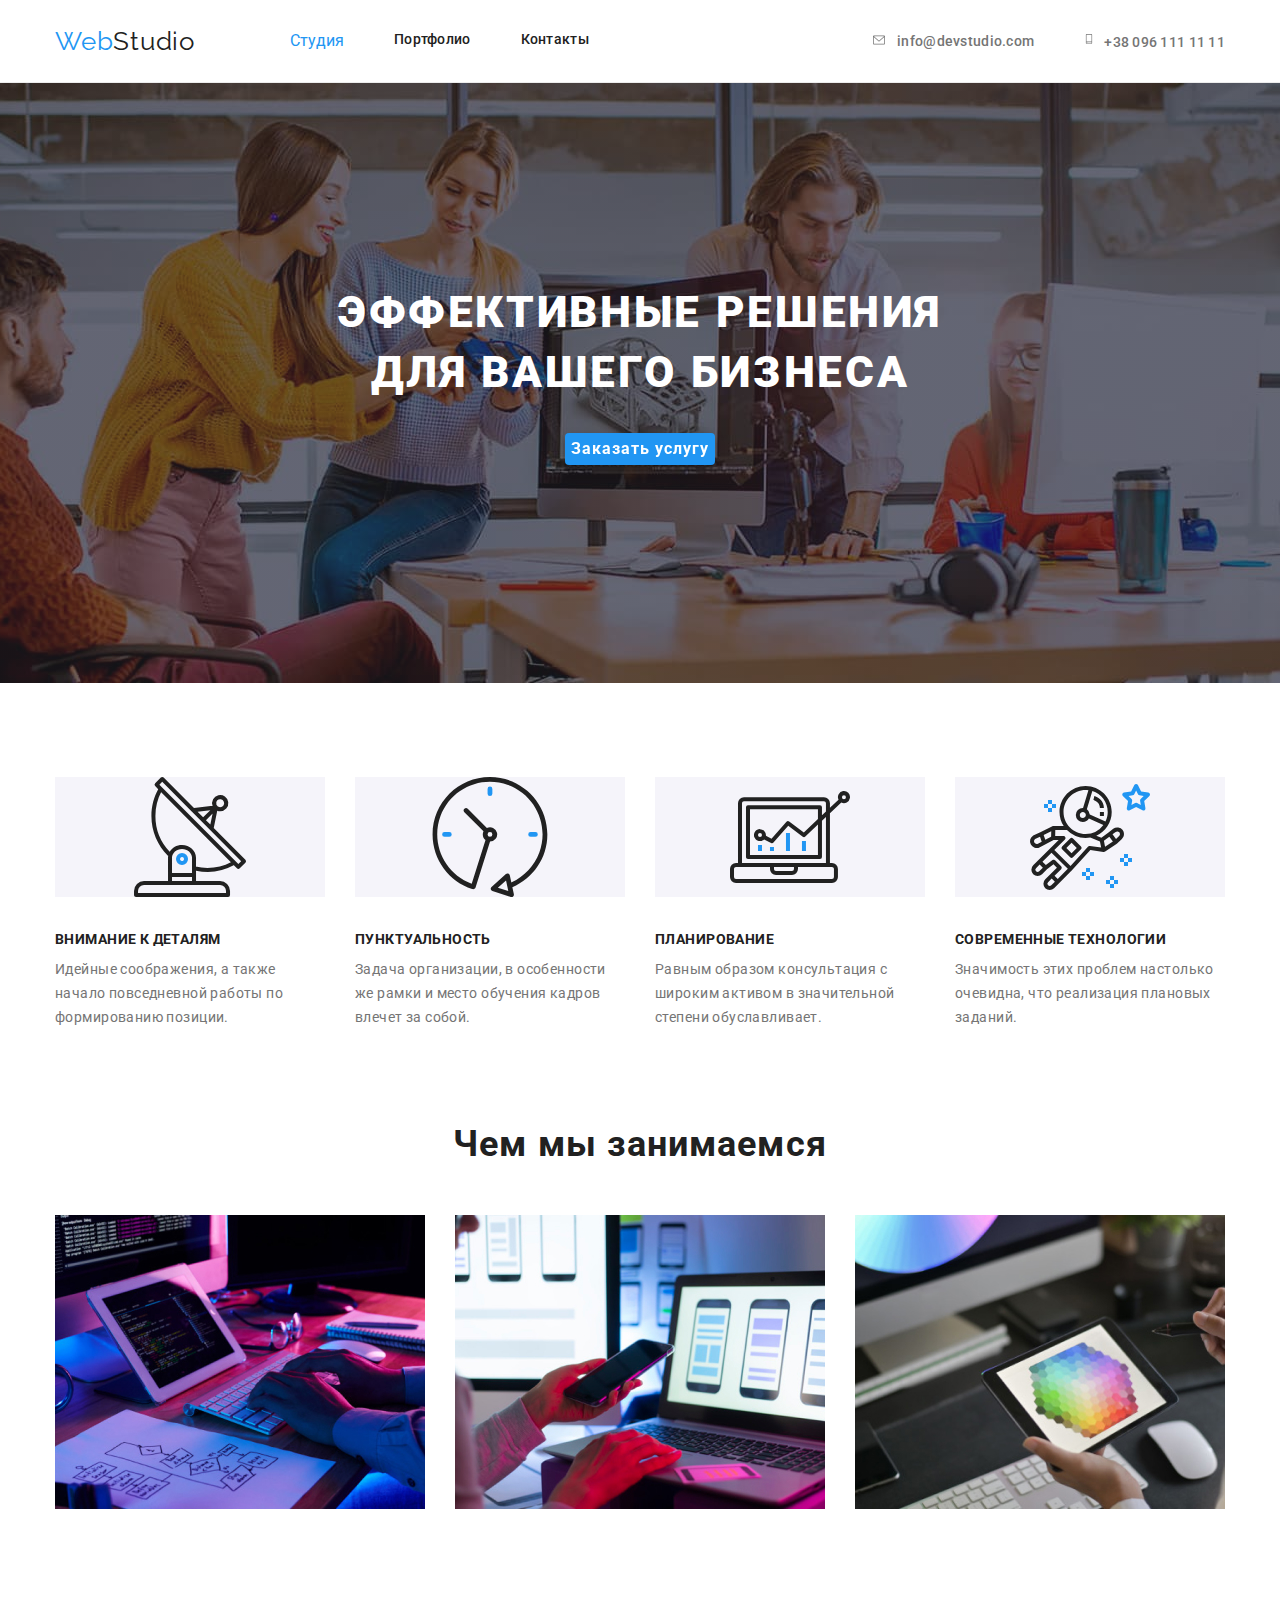
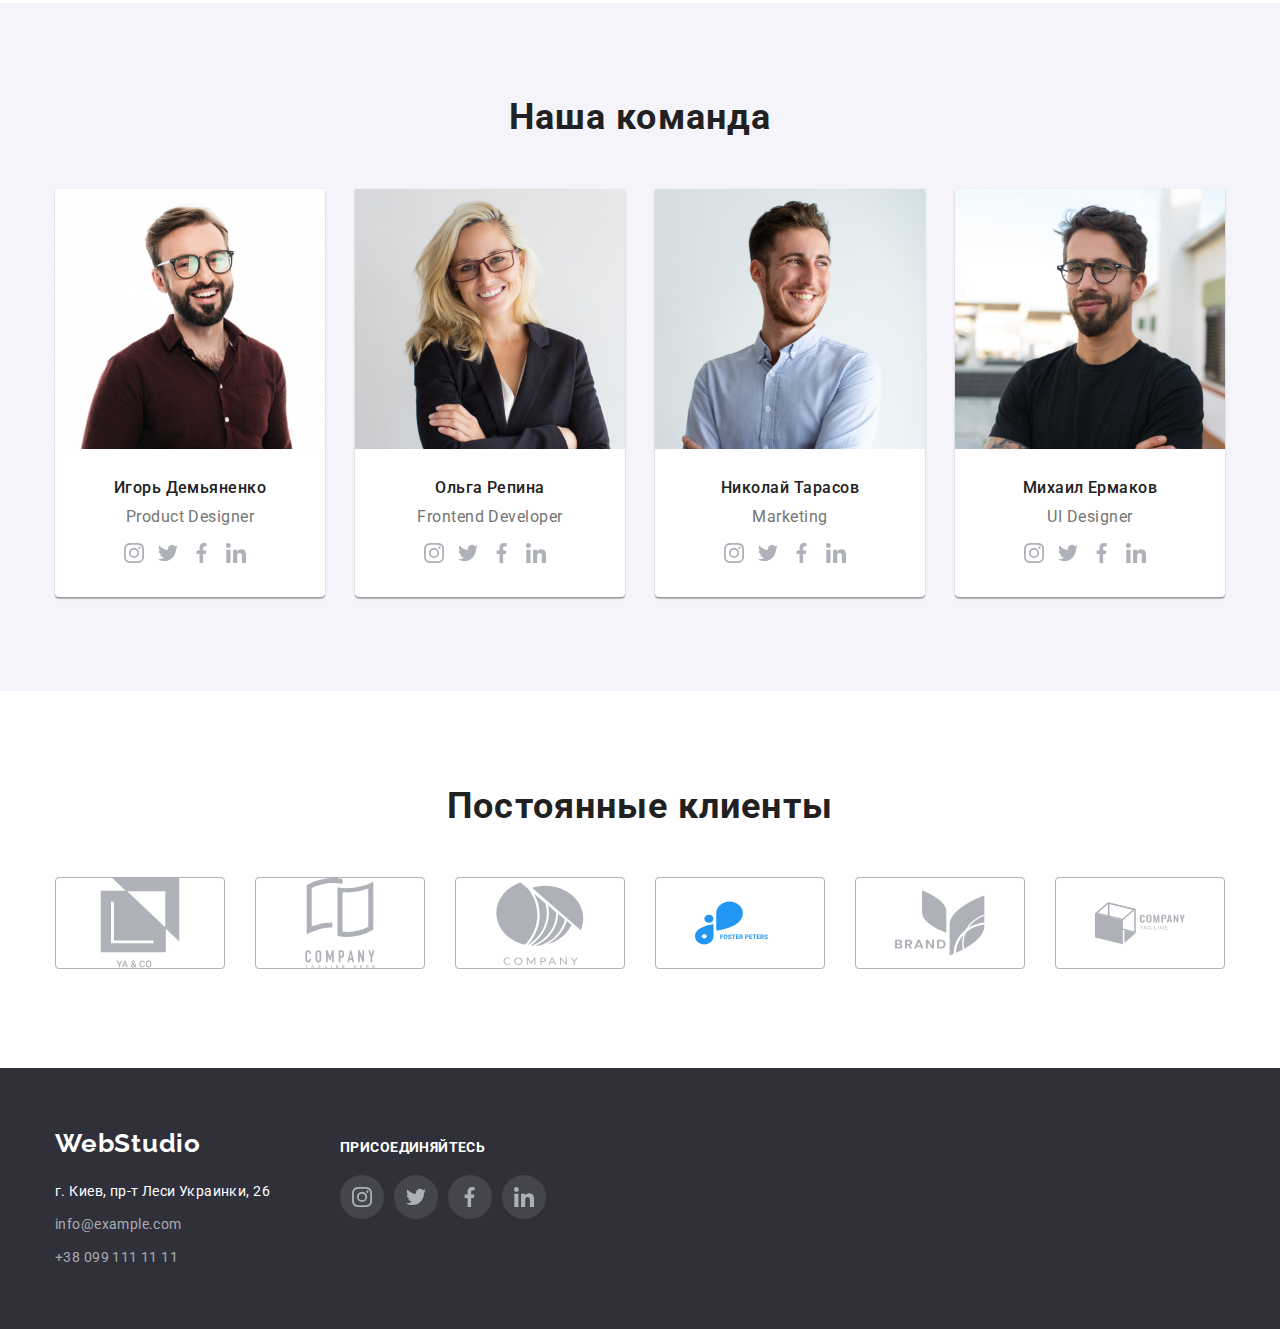
==== commit e59ac286: "." ====
--- a/index.html
+++ b/index.html
@@ -364,53 +364,52 @@
     </main>
 
     <!-- footer     -->
-    <footer class="footer">
-      <div class="container">
-        <a class="logo-footer" href="index.html">
-          <span class="accent-logo">Web</span
-          ><span class="accent-logo-footer">Studio</span></a
-        >
-
-        <address class="address">
-          <ul class="address-list">
-            <li class="address-item">
-              <a class="street" href="https://goo.gl/maps/1c6XT1dpDKUksRFN7"
-                >г. Киев, пр-т Леси Украинки, 26</a
-              >
-            </li>
-            <li class="address-item">
-              <a class="mail" href="mailto:info@devstudio.com"
-                >info@devstudio.com</a
-              >
-            </li>
-            <li class="address-item">
-              <a class="tel" href="tel:+380961111111">+38 096 111 11 11</a>
-            </li>
-          </ul>
-        </address>
-
-        <div class="join">
-          <p class="join-text">присоединяйтесь</p>
-          <ul class="join-list">
-            <li class="join-item">
-              <svg width="20" height="20">
-                <use href="./images/icons.svg#icon-instagram"></use>
-              </svg>
-            </li>
-            <li class="join-item">
-              <svg width="20" height="20">
-                <use href="./images/icons.svg#icon-twitter"></use>
-              </svg>
-            </li>
-            <li class="join-item">
-              <svg width="20" height="20">
-                <use href="./images/icons.svg#icon-facebook"></use>
-              </svg>
-            </li>
-            <li class="join-item">
-              <svg width="20" height="20">
-                <use href="./images/icons.svg#icon-linkedin"></use>
-              </svg>
+    <footer class="footer-section">
+      <div class="container footer">
+        <div class="address-wrap">
+          <a href="./index.html" class="footer-logo"
+            ><span class="logo-accent">Web</span>Studio</a
+          >
+          <address class="address">
+            <span class="footer-text">г. Киев, пр-т Леси Украинки, 26</span>
+            <a href="mailto:info@example.com" class="footer-contacts"
+              >info@example.com</a
+            >
+            <a href="tel:+380991111111" class="footer-contacts"
+              >+38 099 111 11 11</a
+            >
+          </address>
+        </div>
+        <div class="slogan-wrap">
+          <h3 class="footer-slogan">Присоединяйтесь</h3>
+          <ul class="social-list footer">
+            <li class="social-item">
+              <a href="" class="social-link footer">
+                <svg class="social-icon" width="20px" height="20px">
+                  <use href="./images/icons.svg#icon-instagram"></use>
+                </svg>
+              </a>
+            </li>
+            <li class="social-item">
+              <a href="" class="social-link footer">
+                <svg class="social-icon" width="20px" height="20px">
+                  <use href="./images/icons.svg#icon-twitter"></use>
+                </svg>
+              </a>
+            </li>
+            <li class="social-item">
+              <a href="" class="social-link footer"
+                ><svg class="social-icon" width="20px" height="20px">
+                  <use href="./images/icons.svg#icon-facebook"></use>
+                </svg>
+              </a>
+            </li>
+            <li class="social-item">
+              <a href="" class="social-link footer">
+                <svg class="social-icon" width="20px" height="20px">
+                  <use href="./images/icons.svg#icon-linkedin"></use>
+                </svg>
+              </a>
             </li>
           </ul>
         </div>
--- a/css/styles.css
+++ b/css/styles.css
@@ -516,87 +516,96 @@
 }
 
 /* Footer */
-.address {
-  margin-top: 20px;
-}
-
-.footer {
-  background-color: var(--hero-footer-bgcolor);
-  padding-top: 60px;
-  padding-bottom: 60px;
-}
-
-.logo-footer {
-  color: var(--accent-color);
-  font-family: Raleway, cursive;
+.footer-section {
+  background-color: #2f303a;
+  padding: 60px 0px;
+}
+.footer-section .container {
+  display: flex;
+  align-items: baseline;
+}
+.footer-logo {
+  display: block;
+  margin-bottom: 20px;
+  color: #ffffff;
+  font-family: raleway, sans-serif;
+  font-weight: 700;
   font-size: 26px;
   line-height: 1.19;
   letter-spacing: 0.03em;
   text-decoration: none;
-  margin-top: 0;
-}
-
-.accent-logo-footer {
-  color: var(--white-color);
-  text-decoration: none;
-}
-
-/* присоединяйтесь */
-.join {
-  width: 206px;
-  height: 80px;
-  margin-left: 70px;
-  align-items: center;
-}
-
-.join-list {
-  display: flex;
-}
-
-.join-text {
-  margin-bottom: 20px;
-  font-weight: 700;
-  font-size: 14px;
-  line-height: 1.14;
-  letter-spacing: 0.03em;
-  color: var(--white-color);
-}
-
-/* Адресс */
-.address-list {
-  padding-left: 0;
-  margin-bottom: 0;
-}
-
-.address-item:not(:last-child) {
-  margin-bottom: 9px;
-}
-
-.street {
-  color: var(--white-color);
-  text-decoration: none;
+}
+
+.footer-text {
+  display: block;
+  line-height: 24px;
+}
+.address {
+  color: #ffffff;
+  font-style: normal;
+  font-weight: 400;
   font-size: 14px;
   line-height: 1.71;
   letter-spacing: 0.03em;
-  font-style: normal;
-}
-
-.mail,
-.tel {
-  color: var(--secondary-text-color);
-  text-decoration: none;
+}
+.footer-contacts {
+  display: flex;
+  margin-top: 9px;
+  line-height: 24px;
+  color: rgba(255, 255, 255, 0.6);
+  text-decoration: none;
+}
+.footer-contacts:hover,
+.footer-contacts:focus {
+  color: var(--brand-color);
+}
+.footer-slogan {
+  color: var(--white-color);
+  font-weight: 700;
   font-size: 14px;
-  line-height: 1.71;
-  letter-spacing: 0.03em;
-  font-style: normal;
-}
-
-.mail:hover,
-.tel:hover {
-  color: var(--accent-color);
-}
-
-.mail:focus,
-.tel:focus {
-  color: var(--accent-color);
-}
+  line-height: 16px;
+  text-transform: uppercase;
+  letter-spacing: 0.03em;
+}
+.container.slogan-wrap {
+  display: flex;
+  align-items: center;
+  justify-content: center;
+}
+.social-list.footer {
+  display: flex;
+  margin-top: 20px;
+}
+.social-link.footer {
+  color: var(--white-color);
+  background-color: rgba(255, 255, 255, 0.1);
+}
+.social-link.footer:hover,
+.social-link.footer:focus {
+  background-color: var(--accent-color);
+}
+.slogan-wrap {
+  margin-left: 70px;
+}
+.social-list {
+  display: flex;
+  justify-content: center;
+  gap: 10px;
+}
+.social-link {
+  display: flex;
+  align-items: center;
+  justify-content: center;
+  width: 44px;
+  height: 44px;
+  color: var(--icon-color);
+  border-radius: 50%;
+}
+.social-icon {
+  fill: currentColor;
+}
+.social-link:hover,
+.social-link:focus {
+  color: var(--main-background);
+  background-color: var(--brand-color);
+}
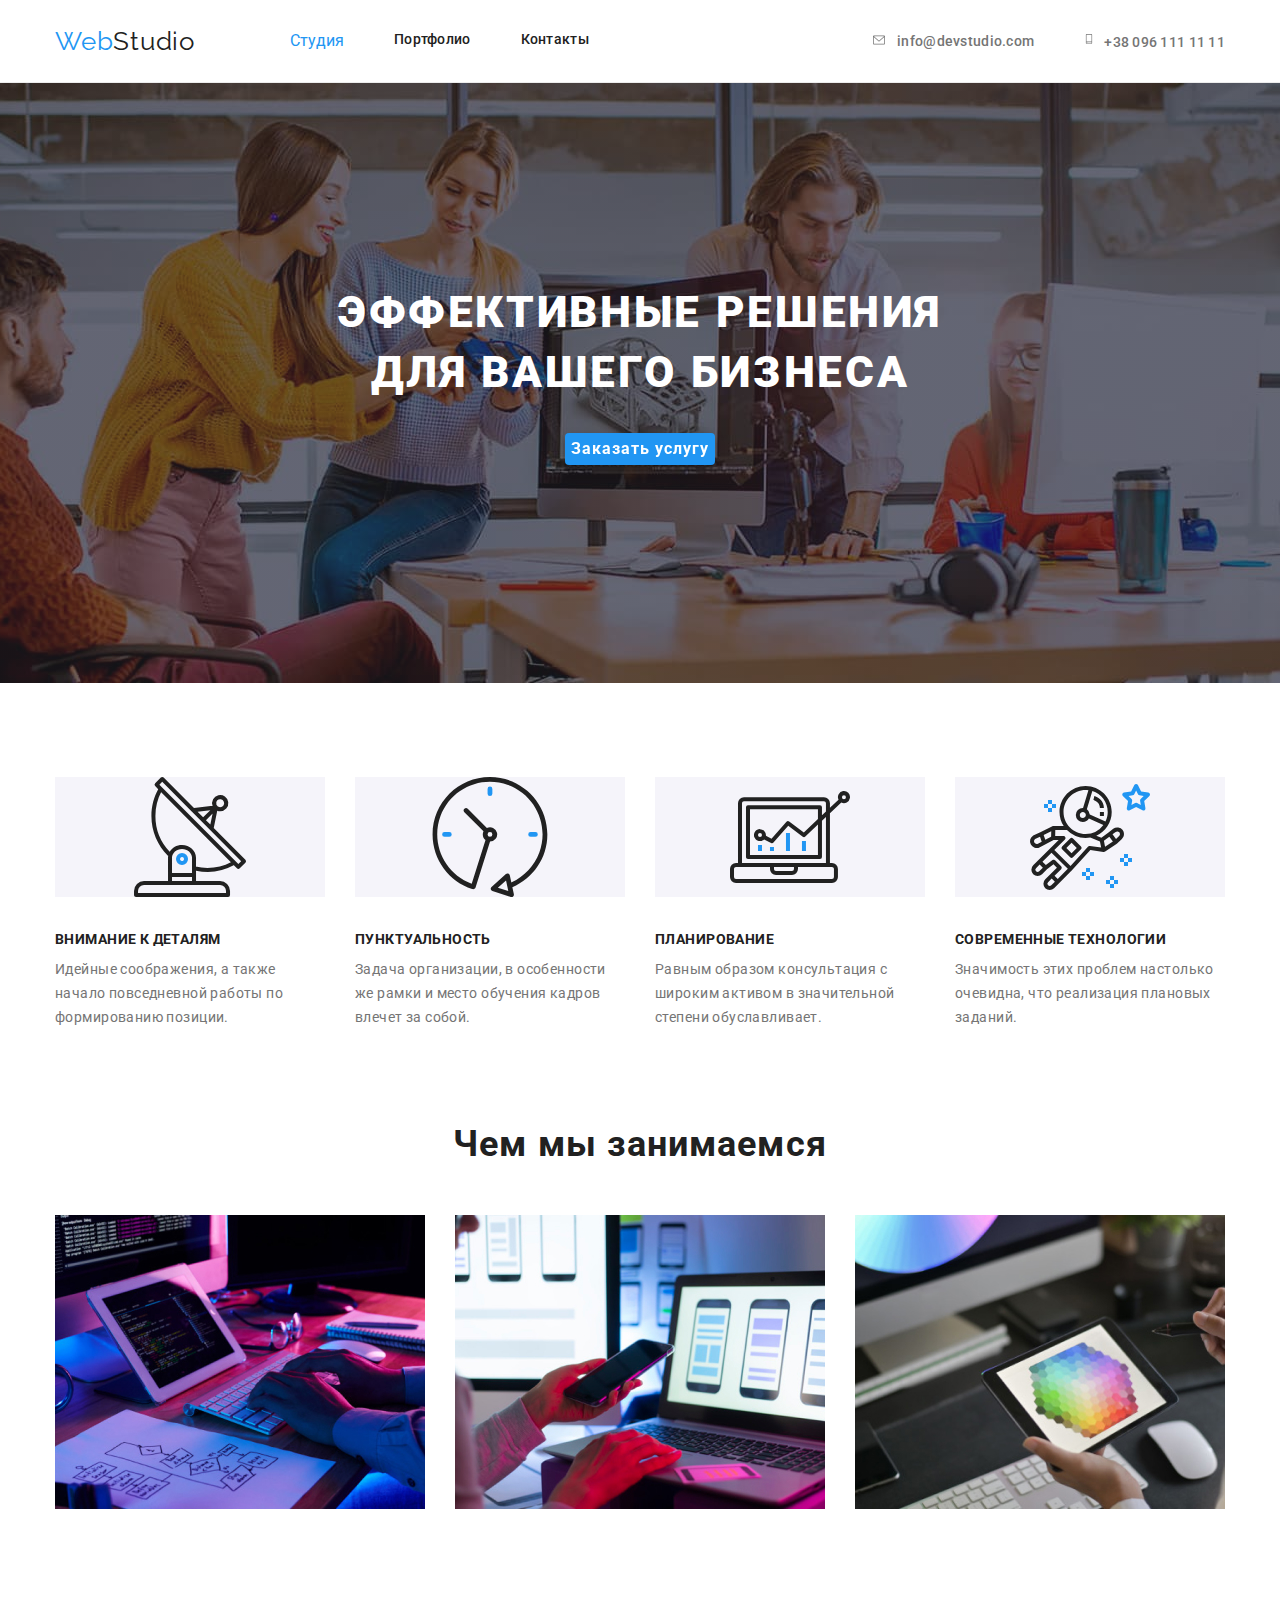
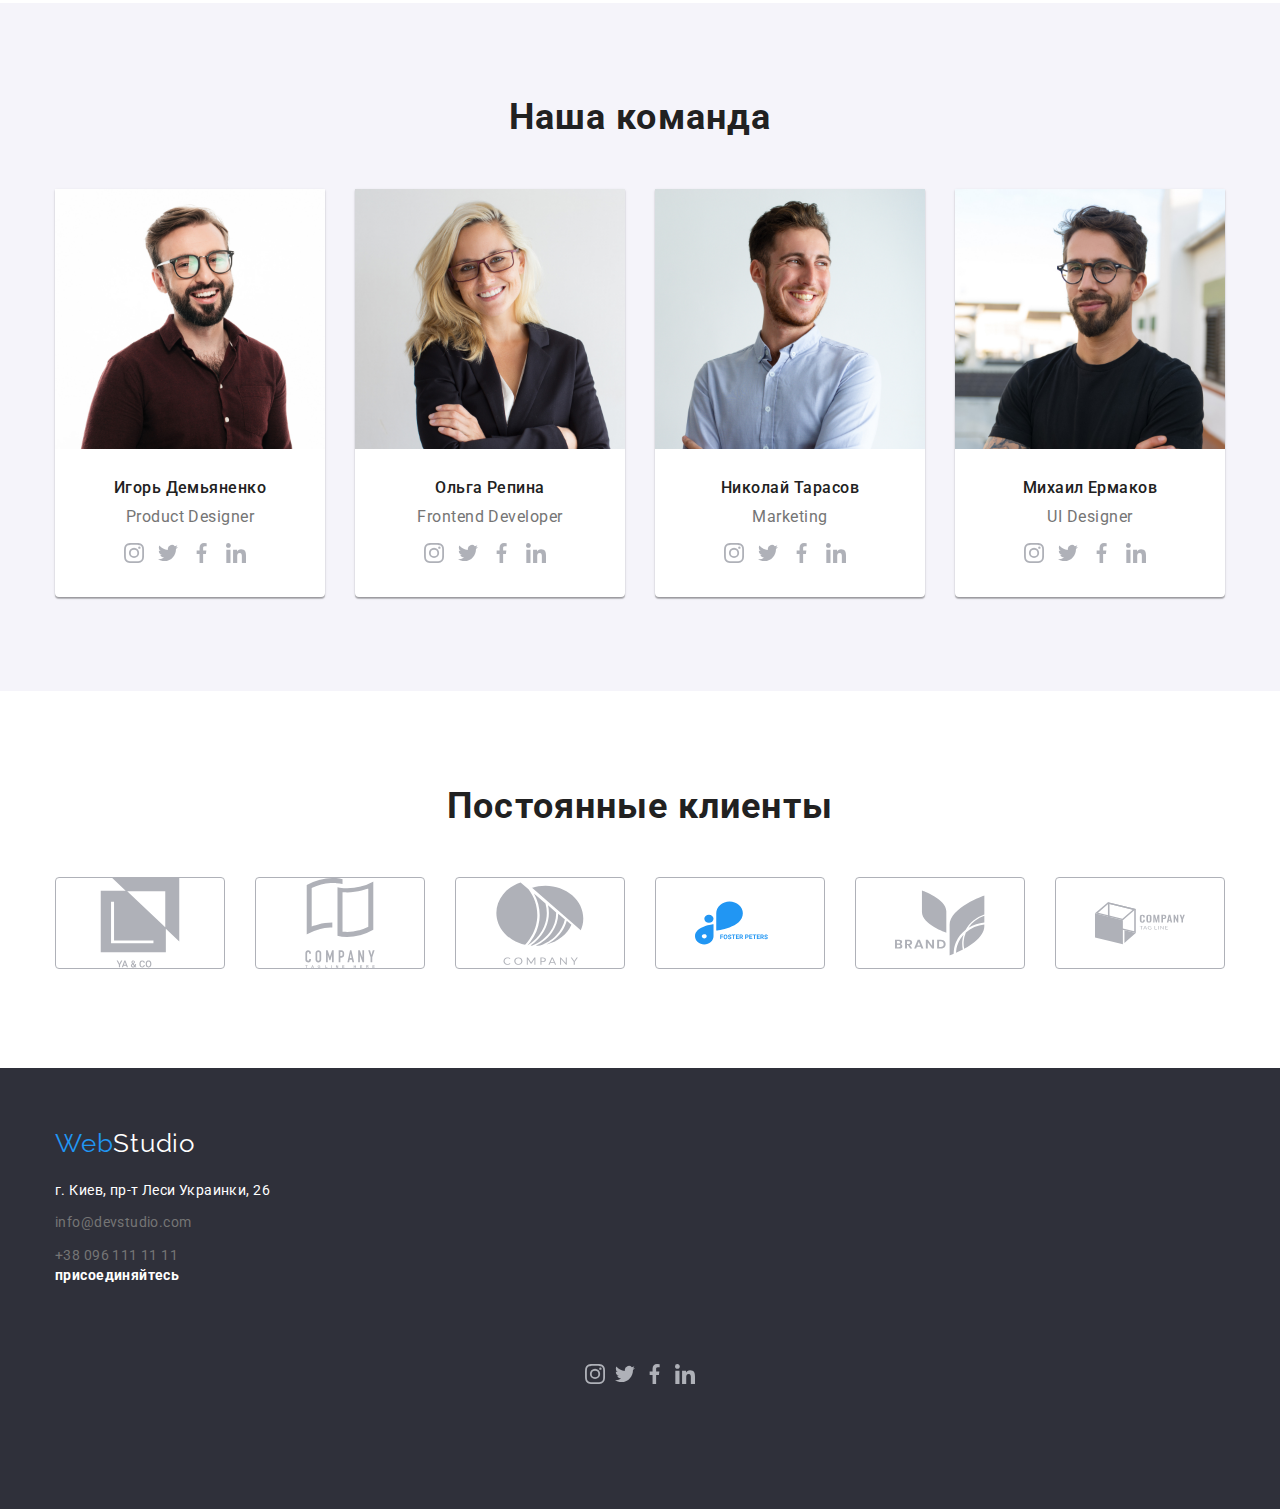
==== commit 5fe812ba: "." ====
--- a/index.html
+++ b/index.html
@@ -364,49 +364,58 @@
     </main>
 
     <!-- footer     -->
-    <footer class="footer-section">
-      <div class="container footer">
-        <div class="address-wrap">
-          <a href="./index.html" class="footer-logo"
-            ><span class="logo-accent">Web</span>Studio</a
-          >
-          <address class="address">
-            <span class="footer-text">г. Киев, пр-т Леси Украинки, 26</span>
-            <a href="mailto:info@example.com" class="footer-contacts"
-              >info@example.com</a
-            >
-            <a href="tel:+380991111111" class="footer-contacts"
-              >+38 099 111 11 11</a
-            >
-          </address>
-        </div>
-        <div class="slogan-wrap">
-          <h3 class="footer-slogan">Присоединяйтесь</h3>
-          <ul class="social-list footer">
-            <li class="social-item">
-              <a href="" class="social-link footer">
-                <svg class="social-icon" width="20px" height="20px">
+    <footer class="footer">
+      <div class="container-footer">
+        <a class="logo-footer" href="index.html">
+          <span class="accent-logo">Web</span
+          ><span class="accent-logo-footer">Studio</span></a
+        >
+
+        <address class="address">
+          <ul class="address-list">
+            <li class="address-item">
+              <a class="street" href="https://goo.gl/maps/1c6XT1dpDKUksRFN7"
+                >г. Киев, пр-т Леси Украинки, 26</a
+              >
+            </li>
+            <li class="address-item">
+              <a class="mail" href="mailto:info@devstudio.com"
+                >info@devstudio.com</a
+              >
+            </li>
+            <li class="address-item">
+              <a class="tel" href="tel:+380961111111">+38 096 111 11 11</a>
+            </li>
+          </ul>
+        </address>
+
+        <div class="join">
+          <h3 class="join-text">присоединяйтесь</h3>
+          <ul class="join-list footer">
+            <li class="join-item">
+              <a class="link-item" href="">
+                <svg width="20" height="20">
                   <use href="./images/icons.svg#icon-instagram"></use>
                 </svg>
               </a>
             </li>
-            <li class="social-item">
-              <a href="" class="social-link footer">
-                <svg class="social-icon" width="20px" height="20px">
+            <li class="join-item">
+              <a class="link-item" href="">
+                <svg width="20" height="20">
                   <use href="./images/icons.svg#icon-twitter"></use>
                 </svg>
               </a>
             </li>
-            <li class="social-item">
-              <a href="" class="social-link footer"
-                ><svg class="social-icon" width="20px" height="20px">
+            <li class="join-item">
+              <a class="link-item" href="">
+                <svg width="20" height="20">
                   <use href="./images/icons.svg#icon-facebook"></use>
                 </svg>
               </a>
             </li>
-            <li class="social-item">
-              <a href="" class="social-link footer">
-                <svg class="social-icon" width="20px" height="20px">
+            <li class="join-item">
+              <a class="link-item" href="">
+                <svg width="20" height="20">
                   <use href="./images/icons.svg#icon-linkedin"></use>
                 </svg>
               </a>
--- a/css/styles.css
+++ b/css/styles.css
@@ -516,96 +516,100 @@
 }
 
 /* Footer */
-.footer-section {
-  background-color: #2f303a;
-  padding: 60px 0px;
-}
-.footer-section .container {
-  display: flex;
-  align-items: baseline;
-}
-.footer-logo {
-  display: block;
-  margin-bottom: 20px;
-  color: #ffffff;
-  font-family: raleway, sans-serif;
-  font-weight: 700;
+.address {
+  margin-top: 20px;
+}
+
+.container-footer {
+  margin-left: auto;
+  margin-right: auto;
+  width: 1200px;
+  padding-left: 15px;
+  padding-right: 15px;
+}
+
+.footer {
+  background-color: var(--hero-footer-bgcolor);
+  padding-top: 60px;
+  padding-bottom: 60px;
+}
+
+.logo-footer {
+  color: var(--accent-color);
+  font-family: Raleway, cursive;
   font-size: 26px;
   line-height: 1.19;
   letter-spacing: 0.03em;
   text-decoration: none;
-}
-
-.footer-text {
-  display: block;
-  line-height: 24px;
-}
-.address {
-  color: #ffffff;
-  font-style: normal;
-  font-weight: 400;
+  margin-top: 0;
+}
+
+.accent-logo-footer {
+  color: var(--white-color);
+  text-decoration: none;
+}
+
+/* присоединяйтесь */
+.container.join {
+  display: flex;
+  align-items: center;
+  justify-content: center;
+}
+
+.join-list {
+  display: flex;
+  justify-content: center;
+  gap: 10px;
+}
+
+.join-list.footer {
+  display: flex;
+  margin-top: 20px;
+}
+
+.join-text {
+  font-weight: 700;
+  font-size: 14px;
+  line-height: 1.14;
+  letter-spacing: 0.03em;
+  color: var(--white-color);
+}
+
+/* Адресс */
+.address-list {
+  padding-left: 0;
+  margin-bottom: 0;
+}
+
+.address-item:not(:last-child) {
+  margin-bottom: 9px;
+}
+
+.street {
+  color: var(--white-color);
+  text-decoration: none;
   font-size: 14px;
   line-height: 1.71;
   letter-spacing: 0.03em;
-}
-.footer-contacts {
-  display: flex;
-  margin-top: 9px;
-  line-height: 24px;
-  color: rgba(255, 255, 255, 0.6);
-  text-decoration: none;
-}
-.footer-contacts:hover,
-.footer-contacts:focus {
-  color: var(--brand-color);
-}
-.footer-slogan {
-  color: var(--white-color);
-  font-weight: 700;
+  font-style: normal;
+}
+
+.mail,
+.tel {
+  color: var(--secondary-text-color);
+  text-decoration: none;
   font-size: 14px;
-  line-height: 16px;
-  text-transform: uppercase;
-  letter-spacing: 0.03em;
-}
-.container.slogan-wrap {
-  display: flex;
-  align-items: center;
-  justify-content: center;
-}
-.social-list.footer {
-  display: flex;
-  margin-top: 20px;
-}
-.social-link.footer {
-  color: var(--white-color);
-  background-color: rgba(255, 255, 255, 0.1);
-}
-.social-link.footer:hover,
-.social-link.footer:focus {
-  background-color: var(--accent-color);
-}
-.slogan-wrap {
-  margin-left: 70px;
-}
-.social-list {
-  display: flex;
-  justify-content: center;
-  gap: 10px;
-}
-.social-link {
-  display: flex;
-  align-items: center;
-  justify-content: center;
-  width: 44px;
-  height: 44px;
-  color: var(--icon-color);
-  border-radius: 50%;
-}
-.social-icon {
-  fill: currentColor;
-}
-.social-link:hover,
-.social-link:focus {
-  color: var(--main-background);
-  background-color: var(--brand-color);
-}
+  line-height: 1.71;
+  letter-spacing: 0.03em;
+  font-style: normal;
+}
+
+.mail:hover,
+.tel:hover {
+  color: var(--accent-color);
+}
+
+.mail:focus,
+.tel:focus {
+  color: var(--accent-color);
+}